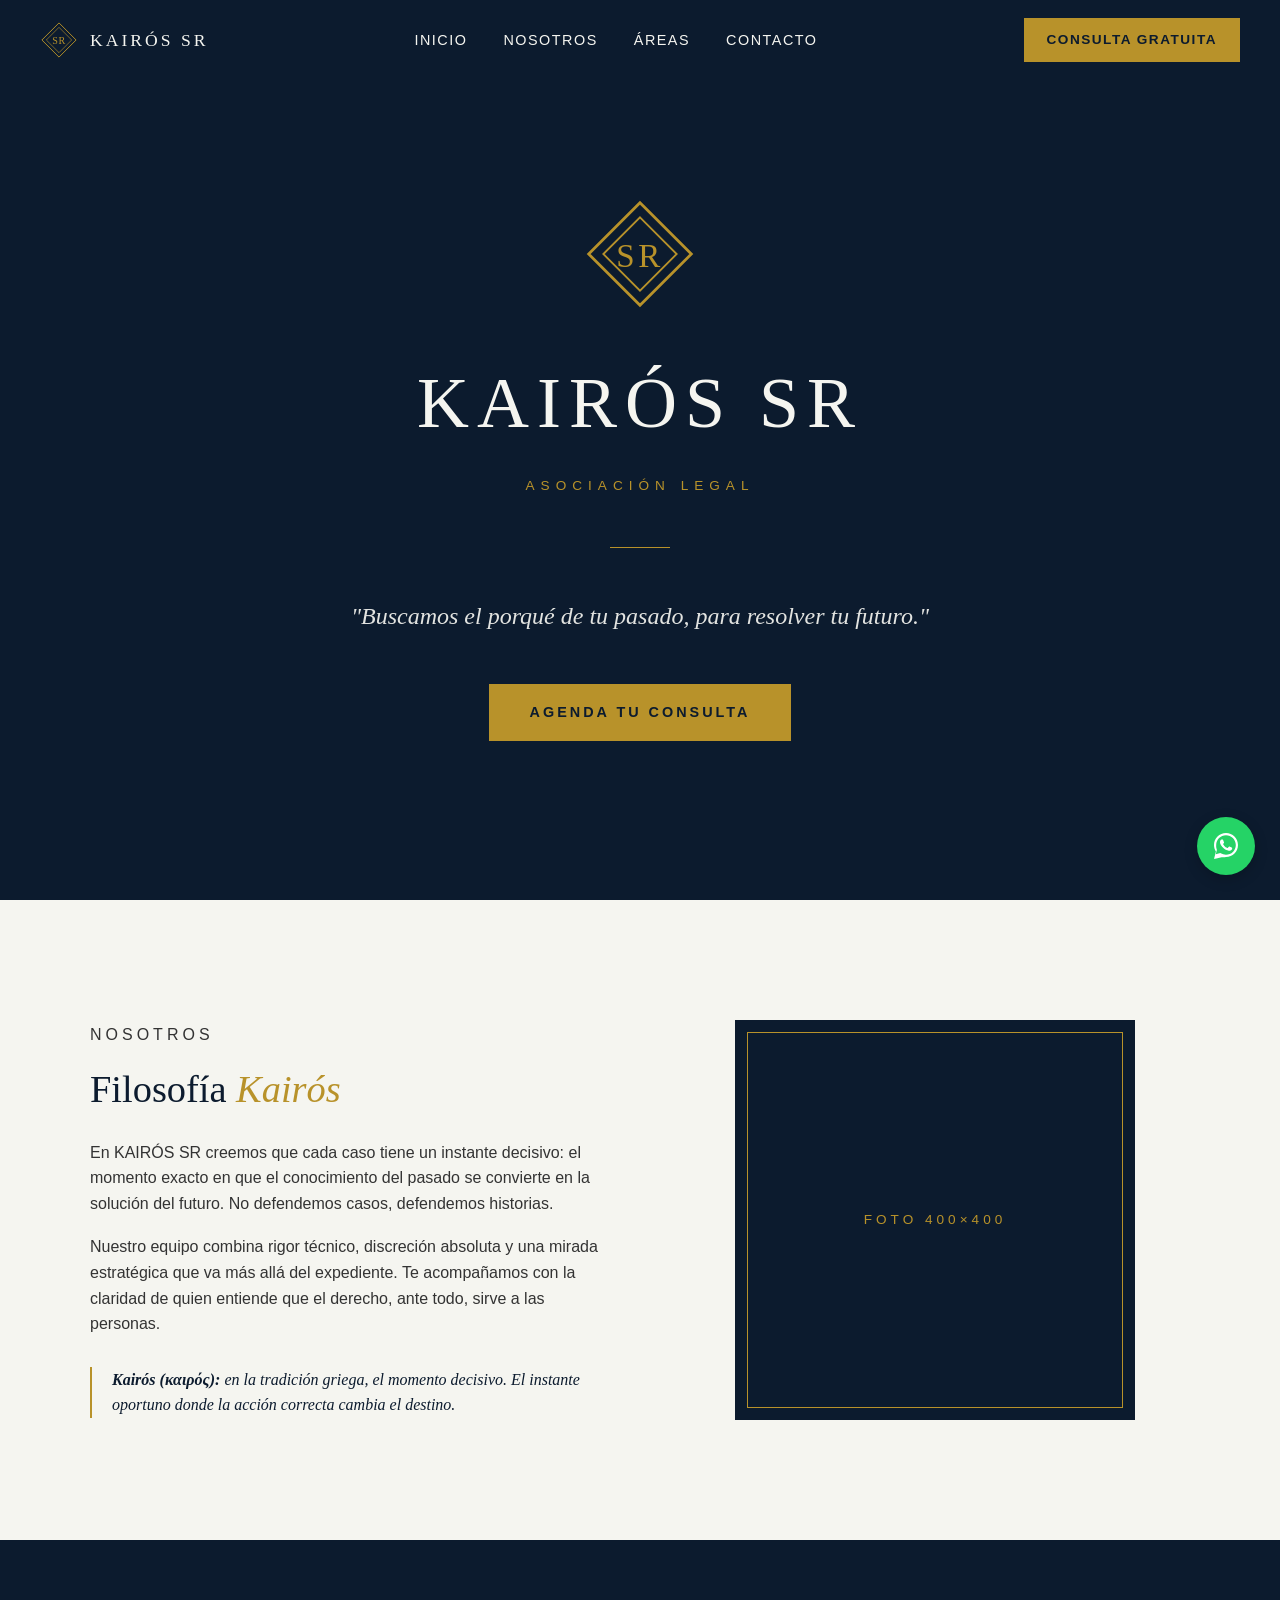
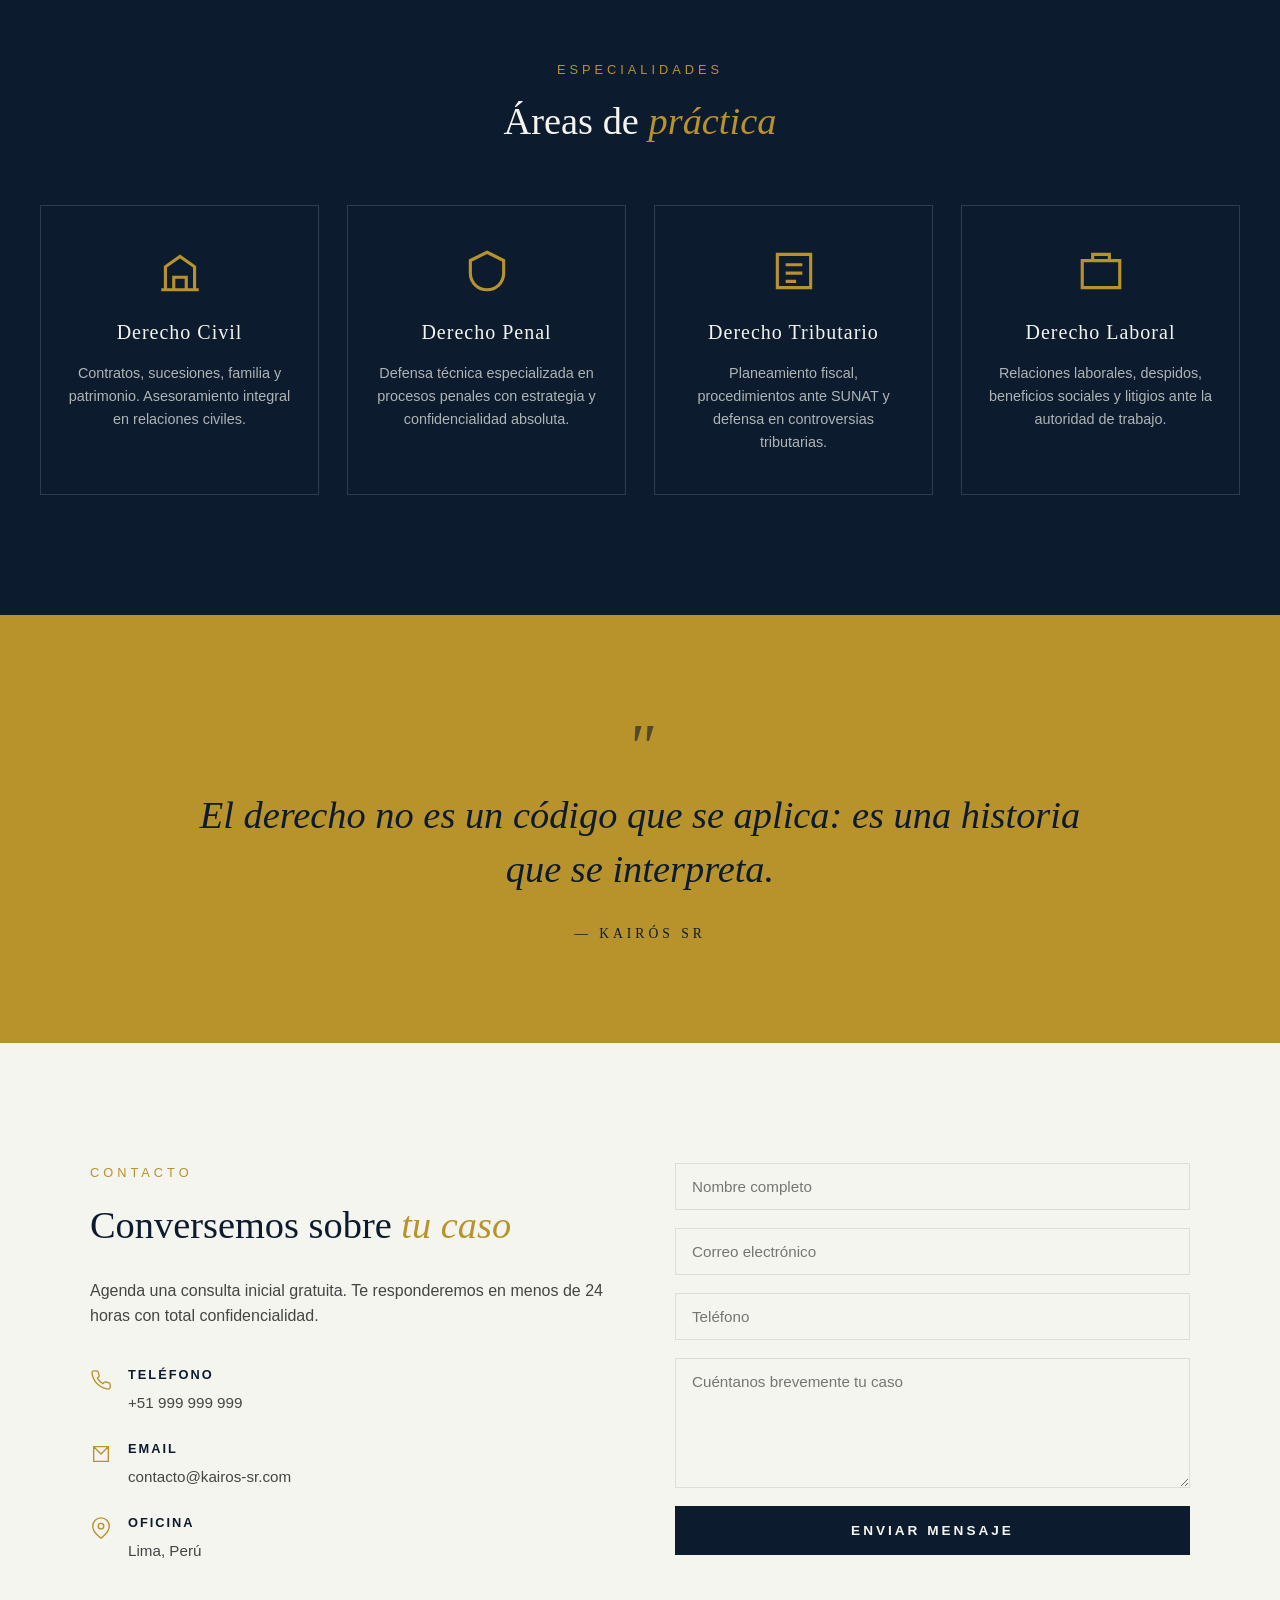
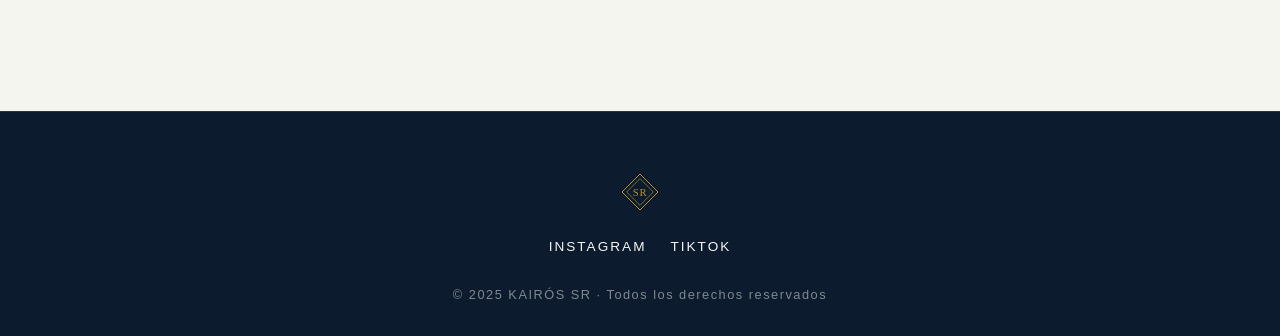
==== kairos-sr/index.html @ c17b005e "Add KAIRÓS SR legal firm landing page Single-file HTML/CSS/JS landing with navbar, hero, about, prac" ====
<!DOCTYPE html>
<html lang="es">
<head>
<meta charset="UTF-8" />
<meta name="viewport" content="width=device-width, initial-scale=1.0" />
<title>KAIRÓS SR · Asociación Legal</title>
<style>
/* ============================================
   RESET Y VARIABLES
   ============================================ */
* { margin: 0; padding: 0; box-sizing: border-box; }

:root {
  --azul: #0C1B2E;
  --dorado: #B8922A;
  --blanco: #F5F5F0;
  --serif: Georgia, 'Times New Roman', serif;
  --sans: Arial, Helvetica, sans-serif;
}

html { scroll-behavior: smooth; }

body {
  font-family: var(--sans);
  color: var(--azul);
  background: var(--blanco);
  line-height: 1.6;
  overflow-x: hidden;
}

a { text-decoration: none; color: inherit; }
ul { list-style: none; }
img { max-width: 100%; display: block; }

/* ============================================
   LOGO SR — rombo doble dorado (SVG inline reusable)
   ============================================ */
.logo-svg { display: block; }

/* ============================================
   NAVBAR FIJO
   ============================================ */
.navbar {
  position: fixed;
  top: 0; left: 0; right: 0;
  z-index: 1000;
  padding: 18px 40px;
  display: flex;
  align-items: center;
  justify-content: space-between;
  transition: background-color 0.35s ease, padding 0.35s ease, border-color 0.35s ease;
  background-color: transparent;
  border-bottom: 1px solid transparent;
}

.navbar.scrolled {
  background-color: var(--azul);
  padding: 12px 40px;
  border-bottom: 1px solid rgba(184, 146, 42, 0.25);
}

.navbar .brand { display: flex; align-items: center; gap: 12px; }
.navbar .brand-text {
  font-family: var(--serif);
  color: var(--blanco);
  font-size: 1.1rem;
  letter-spacing: 3px;
}

.nav-links {
  display: flex;
  gap: 36px;
}
.nav-links a {
  color: var(--blanco);
  font-size: 0.9rem;
  letter-spacing: 1.5px;
  text-transform: uppercase;
  position: relative;
  transition: color 0.25s ease;
}
.nav-links a::after {
  content: '';
  position: absolute;
  left: 0; bottom: -6px;
  width: 0; height: 1px;
  background: var(--dorado);
  transition: width 0.3s ease;
}
.nav-links a:hover { color: var(--dorado); }
.nav-links a:hover::after { width: 100%; }

.cta-btn {
  background: var(--dorado);
  color: var(--azul);
  padding: 10px 22px;
  font-size: 0.85rem;
  letter-spacing: 1.5px;
  text-transform: uppercase;
  border: 1px solid var(--dorado);
  cursor: pointer;
  transition: background 0.3s ease, color 0.3s ease;
  font-family: var(--sans);
  font-weight: bold;
}
.cta-btn:hover {
  background: transparent;
  color: var(--dorado);
}

/* Hamburger mobile */
.hamburger {
  display: none;
  flex-direction: column;
  gap: 5px;
  cursor: pointer;
  background: none;
  border: none;
}
.hamburger span {
  width: 26px;
  height: 2px;
  background: var(--blanco);
  transition: 0.3s;
}

/* ============================================
   HERO
   ============================================ */
.hero {
  min-height: 100vh;
  background: var(--azul);
  color: var(--blanco);
  display: flex;
  flex-direction: column;
  align-items: center;
  justify-content: center;
  text-align: center;
  padding: 100px 20px 60px;
}

.hero .hero-logo { margin-bottom: 30px; }

.hero h1 {
  font-family: var(--serif);
  font-size: clamp(2.5rem, 6vw, 4.5rem);
  letter-spacing: 8px;
  margin-bottom: 14px;
  font-weight: normal;
}

.hero .subtitle {
  font-size: 0.85rem;
  letter-spacing: 6px;
  color: var(--dorado);
  margin-bottom: 50px;
}

.hero .tagline {
  font-family: var(--serif);
  font-style: italic;
  font-size: clamp(1.1rem, 2vw, 1.5rem);
  max-width: 700px;
  margin: 0 auto 50px;
  color: var(--blanco);
  opacity: 0.92;
  line-height: 1.5;
}

.hero .divider {
  width: 60px;
  height: 1px;
  background: var(--dorado);
  margin: 0 auto 50px;
}

.hero-btn {
  display: inline-block;
  background: var(--dorado);
  color: var(--azul);
  padding: 16px 40px;
  font-size: 0.9rem;
  letter-spacing: 3px;
  text-transform: uppercase;
  border: 1px solid var(--dorado);
  font-weight: bold;
  transition: all 0.3s ease;
}
.hero-btn:hover {
  background: transparent;
  color: var(--dorado);
}

/* ============================================
   NOSOTROS
   ============================================ */
.nosotros {
  background: var(--blanco);
  padding: 120px 40px;
}
.nosotros-wrap {
  max-width: 1100px;
  margin: 0 auto;
  display: grid;
  grid-template-columns: 1fr 1fr;
  gap: 80px;
  align-items: center;
}

.section-label {
  font-size: 0.8rem;
  letter-spacing: 4px;
  color: var(--dorado);
  text-transform: uppercase;
  margin-bottom: 18px;
}

.section-title {
  font-family: var(--serif);
  font-size: clamp(1.8rem, 3vw, 2.6rem);
  color: var(--azul);
  margin-bottom: 28px;
  font-weight: normal;
  line-height: 1.2;
}

.section-title .accent { color: var(--dorado); font-style: italic; }

.nosotros p {
  font-size: 1rem;
  color: #333;
  margin-bottom: 18px;
}

.nosotros .kairos-meaning {
  border-left: 2px solid var(--dorado);
  padding-left: 20px;
  font-family: var(--serif);
  font-style: italic;
  color: var(--azul);
  margin-top: 30px;
}

.nosotros-photo {
  width: 100%;
  max-width: 400px;
  height: 400px;
  background: var(--azul);
  position: relative;
  margin: 0 auto;
  overflow: hidden;
}
.nosotros-photo::before {
  content: 'FOTO 400×400';
  position: absolute;
  top: 50%; left: 50%;
  transform: translate(-50%, -50%);
  color: var(--dorado);
  letter-spacing: 4px;
  font-size: 0.85rem;
}
.nosotros-photo::after {
  content: '';
  position: absolute;
  top: 12px; left: 12px; right: 12px; bottom: 12px;
  border: 1px solid var(--dorado);
}

/* ============================================
   ÁREAS DE PRÁCTICA
   ============================================ */
.areas {
  background: var(--azul);
  color: var(--blanco);
  padding: 120px 40px;
  text-align: center;
}

.areas .section-title { color: var(--blanco); margin-bottom: 60px; }

.areas-grid {
  display: grid;
  grid-template-columns: repeat(4, 1fr);
  gap: 28px;
  max-width: 1200px;
  margin: 0 auto;
}

.area-card {
  background: transparent;
  border: 1px solid rgba(245, 245, 240, 0.15);
  padding: 40px 24px;
  transition: border-color 0.35s ease, transform 0.35s ease;
  text-align: center;
}
.area-card:hover {
  border-color: var(--dorado);
  transform: translateY(-6px);
}

.area-icon {
  width: 50px;
  height: 50px;
  margin: 0 auto 20px;
  color: var(--dorado);
}
.area-icon svg { width: 100%; height: 100%; }

.area-card h3 {
  font-family: var(--serif);
  font-size: 1.25rem;
  margin-bottom: 14px;
  color: var(--blanco);
  font-weight: normal;
  letter-spacing: 1px;
}

.area-card p {
  font-size: 0.9rem;
  color: rgba(245, 245, 240, 0.7);
  line-height: 1.6;
}

/* ============================================
   FRASE DESTACADA
   ============================================ */
.quote {
  background: var(--dorado);
  color: var(--azul);
  padding: 100px 40px;
  text-align: center;
}
.quote blockquote {
  font-family: var(--serif);
  font-style: italic;
  font-size: clamp(1.5rem, 3.2vw, 2.4rem);
  max-width: 900px;
  margin: 0 auto;
  line-height: 1.4;
  font-weight: normal;
}
.quote .mark {
  display: block;
  font-size: 4rem;
  line-height: 1;
  margin-bottom: 10px;
  opacity: 0.6;
}
.quote cite {
  display: block;
  margin-top: 28px;
  font-size: 0.85rem;
  letter-spacing: 4px;
  font-style: normal;
  text-transform: uppercase;
}

/* ============================================
   CONTACTO
   ============================================ */
.contacto {
  background: var(--blanco);
  padding: 120px 40px;
}
.contacto-wrap {
  max-width: 1100px;
  margin: 0 auto;
  display: grid;
  grid-template-columns: 1fr 1fr;
  gap: 70px;
}

.contacto-info .section-title { margin-bottom: 30px; }

.info-item {
  display: flex;
  align-items: flex-start;
  gap: 16px;
  margin-bottom: 24px;
}
.info-item .ico {
  width: 22px;
  height: 22px;
  color: var(--dorado);
  flex-shrink: 0;
  margin-top: 4px;
}
.info-item div strong {
  display: block;
  color: var(--azul);
  font-size: 0.8rem;
  letter-spacing: 2px;
  text-transform: uppercase;
  margin-bottom: 4px;
}
.info-item div span { color: #444; font-size: 0.95rem; }

/* Formulario */
.contact-form { display: flex; flex-direction: column; gap: 18px; }
.contact-form input,
.contact-form textarea {
  width: 100%;
  padding: 14px 16px;
  border: 1px solid #ddd;
  background: transparent;
  font-family: var(--sans);
  font-size: 0.95rem;
  color: var(--azul);
  outline: none;
  transition: border-color 0.25s ease;
}
.contact-form input:focus,
.contact-form textarea:focus { border-color: var(--dorado); }
.contact-form textarea { resize: vertical; min-height: 130px; }

.contact-form button {
  background: var(--azul);
  color: var(--blanco);
  padding: 16px;
  border: 1px solid var(--azul);
  cursor: pointer;
  letter-spacing: 3px;
  text-transform: uppercase;
  font-size: 0.85rem;
  font-weight: bold;
  transition: all 0.3s ease;
}
.contact-form button:hover {
  background: var(--dorado);
  border-color: var(--dorado);
  color: var(--azul);
}

.form-msg {
  font-size: 0.9rem;
  color: var(--dorado);
  min-height: 1.2em;
}

/* ============================================
   WHATSAPP FLOTANTE
   ============================================ */
.whatsapp-float {
  position: fixed;
  bottom: 25px;
  right: 25px;
  width: 58px;
  height: 58px;
  background: #25D366;
  border-radius: 50%;
  display: flex;
  align-items: center;
  justify-content: center;
  z-index: 999;
  box-shadow: 0 4px 14px rgba(0,0,0,0.2);
  transition: transform 0.3s ease;
}
.whatsapp-float:hover { transform: scale(1.1); }
.whatsapp-float svg { width: 32px; height: 32px; fill: white; }

/* ============================================
   FOOTER
   ============================================ */
.footer {
  background: var(--azul);
  color: var(--blanco);
  padding: 60px 40px 30px;
  text-align: center;
  border-top: 1px solid rgba(184, 146, 42, 0.2);
}
.footer .footer-logo { margin: 0 auto 24px; display: flex; justify-content: center; }
.footer .social {
  display: flex;
  gap: 24px;
  justify-content: center;
  margin-bottom: 28px;
}
.footer .social a {
  color: var(--blanco);
  font-size: 0.85rem;
  letter-spacing: 2px;
  text-transform: uppercase;
  transition: color 0.25s ease;
}
.footer .social a:hover { color: var(--dorado); }
.footer .copyright {
  font-size: 0.8rem;
  color: rgba(245, 245, 240, 0.5);
  letter-spacing: 1.5px;
}

/* ============================================
   FADE-IN ON SCROLL
   ============================================ */
.fade-in {
  opacity: 0;
  transform: translateY(30px);
  transition: opacity 0.9s ease, transform 0.9s ease;
}
.fade-in.visible {
  opacity: 1;
  transform: translateY(0);
}

/* ============================================
   RESPONSIVE
   ============================================ */
@media (max-width: 900px) {
  .navbar { padding: 14px 20px; }
  .navbar.scrolled { padding: 10px 20px; }
  .hamburger { display: flex; }
  .nav-links, .navbar .cta-btn {
    display: none;
    position: absolute;
    top: 100%; left: 0; right: 0;
    background: var(--azul);
    flex-direction: column;
    padding: 20px;
    gap: 18px;
    border-top: 1px solid rgba(184, 146, 42, 0.25);
  }
  .nav-links.open, .navbar.menu-open .cta-btn {
    display: flex;
  }
  .navbar.menu-open .cta-btn {
    position: absolute;
    top: calc(100% + 200px);
    left: 20px; right: 20px;
    width: auto;
    text-align: center;
  }
  .nosotros-wrap,
  .contacto-wrap {
    grid-template-columns: 1fr;
    gap: 50px;
  }
  .areas-grid { grid-template-columns: repeat(2, 1fr); }
  .hero h1 { letter-spacing: 5px; }
  .nosotros, .areas, .contacto { padding: 80px 24px; }
  .quote { padding: 70px 24px; }
}

@media (max-width: 500px) {
  .areas-grid { grid-template-columns: 1fr; }
  .hero { padding: 90px 20px 50px; }
  .whatsapp-float { width: 52px; height: 52px; bottom: 18px; right: 18px; }
  .whatsapp-float svg { width: 28px; height: 28px; }
}
</style>
</head>
<body>

<!-- ============================================
     NAVBAR FIJO
     ============================================ -->
<nav class="navbar" id="navbar">
  <a href="#inicio" class="brand">
    <!-- Logo SR rombo doble -->
    <svg class="logo-svg" width="38" height="38" viewBox="0 0 60 60" xmlns="http://www.w3.org/2000/svg">
      <polygon points="30,3 57,30 30,57 3,30" fill="none" stroke="#B8922A" stroke-width="1.5"/>
      <polygon points="30,10 50,30 30,50 10,30" fill="none" stroke="#B8922A" stroke-width="1"/>
      <text x="30" y="36" text-anchor="middle" font-family="Georgia, serif" font-size="16" fill="#B8922A" letter-spacing="1">SR</text>
    </svg>
    <span class="brand-text">KAIRÓS SR</span>
  </a>

  <ul class="nav-links" id="navLinks">
    <li><a href="#inicio">Inicio</a></li>
    <li><a href="#nosotros">Nosotros</a></li>
    <li><a href="#areas">Áreas</a></li>
    <li><a href="#contacto">Contacto</a></li>
  </ul>

  <a href="#contacto" class="cta-btn">Consulta gratuita</a>

  <button class="hamburger" id="hamburger" aria-label="Menú">
    <span></span><span></span><span></span>
  </button>
</nav>

<!-- ============================================
     HERO — pantalla completa
     ============================================ -->
<section class="hero" id="inicio">
  <div class="hero-logo">
    <!-- Monograma SR grande -->
    <svg width="110" height="110" viewBox="0 0 60 60" xmlns="http://www.w3.org/2000/svg">
      <polygon points="30,2 58,30 30,58 2,30" fill="none" stroke="#B8922A" stroke-width="1.5"/>
      <polygon points="30,10 50,30 30,50 10,30" fill="none" stroke="#B8922A" stroke-width="1"/>
      <text x="30" y="37" text-anchor="middle" font-family="Georgia, serif" font-size="18" fill="#B8922A" letter-spacing="2">SR</text>
    </svg>
  </div>

  <h1>KAIRÓS SR</h1>
  <p class="subtitle">ASOCIACIÓN LEGAL</p>

  <div class="divider"></div>

  <p class="tagline">"Buscamos el porqué de tu pasado, para resolver tu futuro."</p>

  <a href="https://wa.me/51999999999?text=Hola%20KAIROS%20SR%2C%20quiero%20agendar%20una%20consulta" target="_blank" rel="noopener" class="hero-btn">Agenda tu consulta</a>
</section>

<!-- ============================================
     NOSOTROS
     ============================================ -->
<section class="nosotros" id="nosotros">
  <div class="nosotros-wrap">
    <div class="fade-in">
      <p class="section-label">Nosotros</p>
      <h2 class="section-title">Filosofía <span class="accent">Kairós</span></h2>
      <p>En KAIRÓS SR creemos que cada caso tiene un instante decisivo: el momento exacto en que el conocimiento del pasado se convierte en la solución del futuro. No defendemos casos, defendemos historias.</p>
      <p>Nuestro equipo combina rigor técnico, discreción absoluta y una mirada estratégica que va más allá del expediente. Te acompañamos con la claridad de quien entiende que el derecho, ante todo, sirve a las personas.</p>
      <div class="kairos-meaning">
        <strong>Kairós (καιρός):</strong> en la tradición griega, el momento decisivo. El instante oportuno donde la acción correcta cambia el destino.
      </div>
    </div>
    <div class="fade-in nosotros-photo"></div>
  </div>
</section>

<!-- ============================================
     ÁREAS DE PRÁCTICA
     ============================================ -->
<section class="areas" id="areas">
  <p class="section-label fade-in">Especialidades</p>
  <h2 class="section-title fade-in">Áreas de <span class="accent">práctica</span></h2>

  <div class="areas-grid">
    <!-- Derecho Civil -->
    <div class="area-card fade-in">
      <div class="area-icon">
        <svg viewBox="0 0 24 24" fill="none" stroke="currentColor" stroke-width="1.5">
          <path d="M3 21h18M5 21V10l7-5 7 5v11M9 21v-6h6v6"/>
        </svg>
      </div>
      <h3>Derecho Civil</h3>
      <p>Contratos, sucesiones, familia y patrimonio. Asesoramiento integral en relaciones civiles.</p>
    </div>

    <!-- Derecho Penal -->
    <div class="area-card fade-in">
      <div class="area-icon">
        <svg viewBox="0 0 24 24" fill="none" stroke="currentColor" stroke-width="1.5">
          <path d="M12 3l8 4v6c0 5-4 8-8 8s-8-3-8-8V7l8-4z"/>
        </svg>
      </div>
      <h3>Derecho Penal</h3>
      <p>Defensa técnica especializada en procesos penales con estrategia y confidencialidad absoluta.</p>
    </div>

    <!-- Derecho Tributario -->
    <div class="area-card fade-in">
      <div class="area-icon">
        <svg viewBox="0 0 24 24" fill="none" stroke="currentColor" stroke-width="1.5">
          <path d="M4 4h16v16H4z M8 9h8 M8 13h8 M8 17h5"/>
        </svg>
      </div>
      <h3>Derecho Tributario</h3>
      <p>Planeamiento fiscal, procedimientos ante SUNAT y defensa en controversias tributarias.</p>
    </div>

    <!-- Derecho Laboral -->
    <div class="area-card fade-in">
      <div class="area-icon">
        <svg viewBox="0 0 24 24" fill="none" stroke="currentColor" stroke-width="1.5">
          <path d="M3 7h18v13H3z M8 7V4h8v3"/>
        </svg>
      </div>
      <h3>Derecho Laboral</h3>
      <p>Relaciones laborales, despidos, beneficios sociales y litigios ante la autoridad de trabajo.</p>
    </div>
  </div>
</section>

<!-- ============================================
     FRASE DESTACADA
     ============================================ -->
<section class="quote">
  <blockquote class="fade-in">
    <span class="mark">"</span>
    El derecho no es un código que se aplica: es una historia que se interpreta.
    <cite>— KAIRÓS SR</cite>
  </blockquote>
</section>

<!-- ============================================
     CONTACTO
     ============================================ -->
<section class="contacto" id="contacto">
  <div class="contacto-wrap">
    <div class="contacto-info fade-in">
      <p class="section-label">Contacto</p>
      <h2 class="section-title">Conversemos sobre <span class="accent">tu caso</span></h2>
      <p style="margin-bottom: 36px; color:#444;">Agenda una consulta inicial gratuita. Te responderemos en menos de 24 horas con total confidencialidad.</p>

      <div class="info-item">
        <svg class="ico" viewBox="0 0 24 24" fill="none" stroke="currentColor" stroke-width="1.5"><path d="M22 16.92v3a2 2 0 01-2.18 2 19.79 19.79 0 01-8.63-3.07 19.5 19.5 0 01-6-6 19.79 19.79 0 01-3.07-8.67A2 2 0 014.11 2h3a2 2 0 012 1.72c.13.96.37 1.9.72 2.81a2 2 0 01-.45 2.11L8.09 9.91a16 16 0 006 6l1.27-1.27a2 2 0 012.11-.45c.91.35 1.85.59 2.81.72A2 2 0 0122 16.92z"/></svg>
        <div><strong>Teléfono</strong><span>+51 999 999 999</span></div>
      </div>

      <div class="info-item">
        <svg class="ico" viewBox="0 0 24 24" fill="none" stroke="currentColor" stroke-width="1.5"><path d="M4 4h16v16H4z M4 4l8 8 8-8"/></svg>
        <div><strong>Email</strong><span>contacto@kairos-sr.com</span></div>
      </div>

      <div class="info-item">
        <svg class="ico" viewBox="0 0 24 24" fill="none" stroke="currentColor" stroke-width="1.5"><path d="M21 10c0 7-9 13-9 13s-9-6-9-13a9 9 0 0118 0z M12 13a3 3 0 100-6 3 3 0 000 6z"/></svg>
        <div><strong>Oficina</strong><span>Lima, Perú</span></div>
      </div>
    </div>

    <form class="contact-form fade-in" id="contactForm" novalidate>
      <input type="text" name="nombre" placeholder="Nombre completo" required />
      <input type="email" name="email" placeholder="Correo electrónico" required />
      <input type="tel" name="telefono" placeholder="Teléfono" />
      <textarea name="mensaje" placeholder="Cuéntanos brevemente tu caso" required></textarea>
      <button type="submit">Enviar mensaje</button>
      <p class="form-msg" id="formMsg"></p>
    </form>
  </div>
</section>

<!-- ============================================
     WHATSAPP FLOTANTE
     ============================================ -->
<a href="https://wa.me/51999999999?text=Hola%20KAIROS%20SR" target="_blank" rel="noopener" class="whatsapp-float" aria-label="WhatsApp">
  <svg viewBox="0 0 32 32" xmlns="http://www.w3.org/2000/svg">
    <path d="M16.003 3C9.374 3 4 8.373 4 15c0 2.385.7 4.6 1.9 6.476L4 29l7.7-1.86A12.94 12.94 0 0016 27c6.627 0 12-5.373 12-12S22.63 3 16.003 3zm0 21.8c-1.93 0-3.73-.54-5.26-1.47l-.38-.22-4.57 1.1 1.12-4.45-.25-.4A9.83 9.83 0 016.2 15c0-5.42 4.4-9.8 9.8-9.8 5.42 0 9.8 4.38 9.8 9.8s-4.4 9.8-9.8 9.8zm5.6-7.3c-.3-.15-1.78-.88-2.06-.97-.28-.1-.48-.15-.68.15-.2.3-.78.97-.96 1.17-.18.2-.35.22-.65.08-.3-.15-1.27-.47-2.42-1.5-.9-.8-1.5-1.78-1.68-2.08-.18-.3-.02-.46.13-.6.13-.13.3-.35.45-.52.15-.18.2-.3.3-.5.1-.2.05-.38-.02-.53-.07-.15-.68-1.62-.93-2.22-.24-.58-.5-.5-.68-.5l-.58-.01c-.2 0-.52.07-.8.38-.28.3-1.05 1.03-1.05 2.5s1.08 2.9 1.23 3.1c.15.2 2.12 3.24 5.13 4.55.72.3 1.28.48 1.72.62.72.23 1.38.2 1.9.12.58-.08 1.78-.73 2.03-1.43.25-.7.25-1.3.18-1.43-.07-.13-.27-.2-.57-.35z"/>
  </svg>
</a>

<!-- ============================================
     FOOTER
     ============================================ -->
<footer class="footer">
  <div class="footer-logo">
    <svg width="40" height="40" viewBox="0 0 60 60" xmlns="http://www.w3.org/2000/svg">
      <polygon points="30,3 57,30 30,57 3,30" fill="none" stroke="#B8922A" stroke-width="1.5"/>
      <polygon points="30,10 50,30 30,50 10,30" fill="none" stroke="#B8922A" stroke-width="1"/>
      <text x="30" y="36" text-anchor="middle" font-family="Georgia, serif" font-size="16" fill="#B8922A" letter-spacing="1">SR</text>
    </svg>
  </div>
  <div class="social">
    <a href="#" target="_blank" rel="noopener">Instagram</a>
    <a href="#" target="_blank" rel="noopener">TikTok</a>
  </div>
  <p class="copyright">© 2025 KAIRÓS SR · Todos los derechos reservados</p>
</footer>

<!-- ============================================
     JAVASCRIPT
     ============================================ -->
<script>
/* ----- Navbar sólido al hacer scroll ----- */
const navbar = document.getElementById('navbar');
window.addEventListener('scroll', () => {
  if (window.scrollY > 50) navbar.classList.add('scrolled');
  else navbar.classList.remove('scrolled');
});

/* ----- Menú hamburguesa mobile ----- */
const hamburger = document.getElementById('hamburger');
const navLinks = document.getElementById('navLinks');
hamburger.addEventListener('click', () => {
  navLinks.classList.toggle('open');
  navbar.classList.toggle('menu-open');
});
// Cerrar al click en link
navLinks.querySelectorAll('a').forEach(a => {
  a.addEventListener('click', () => {
    navLinks.classList.remove('open');
    navbar.classList.remove('menu-open');
  });
});

/* ----- Fade-in al hacer scroll (IntersectionObserver) ----- */
const observer = new IntersectionObserver((entries) => {
  entries.forEach(entry => {
    if (entry.isIntersecting) {
      entry.target.classList.add('visible');
      observer.unobserve(entry.target);
    }
  });
}, { threshold: 0.15 });

document.querySelectorAll('.fade-in').forEach(el => observer.observe(el));

/* ----- Validación simple del formulario ----- */
const form = document.getElementById('contactForm');
const formMsg = document.getElementById('formMsg');
form.addEventListener('submit', (e) => {
  e.preventDefault();
  const data = new FormData(form);
  const nombre = data.get('nombre').trim();
  const email = data.get('email').trim();
  const mensaje = data.get('mensaje').trim();

  if (!nombre || !email || !mensaje) {
    formMsg.style.color = '#c0392b';
    formMsg.textContent = 'Por favor completa los campos obligatorios.';
    return;
  }
  if (!/^[^\s@]+@[^\s@]+\.[^\s@]+$/.test(email)) {
    formMsg.style.color = '#c0392b';
    formMsg.textContent = 'Ingresa un email válido.';
    return;
  }

  formMsg.style.color = '#B8922A';
  formMsg.textContent = 'Gracias. Te contactaremos en menos de 24 horas.';
  form.reset();
});
</script>

</body>
</html>
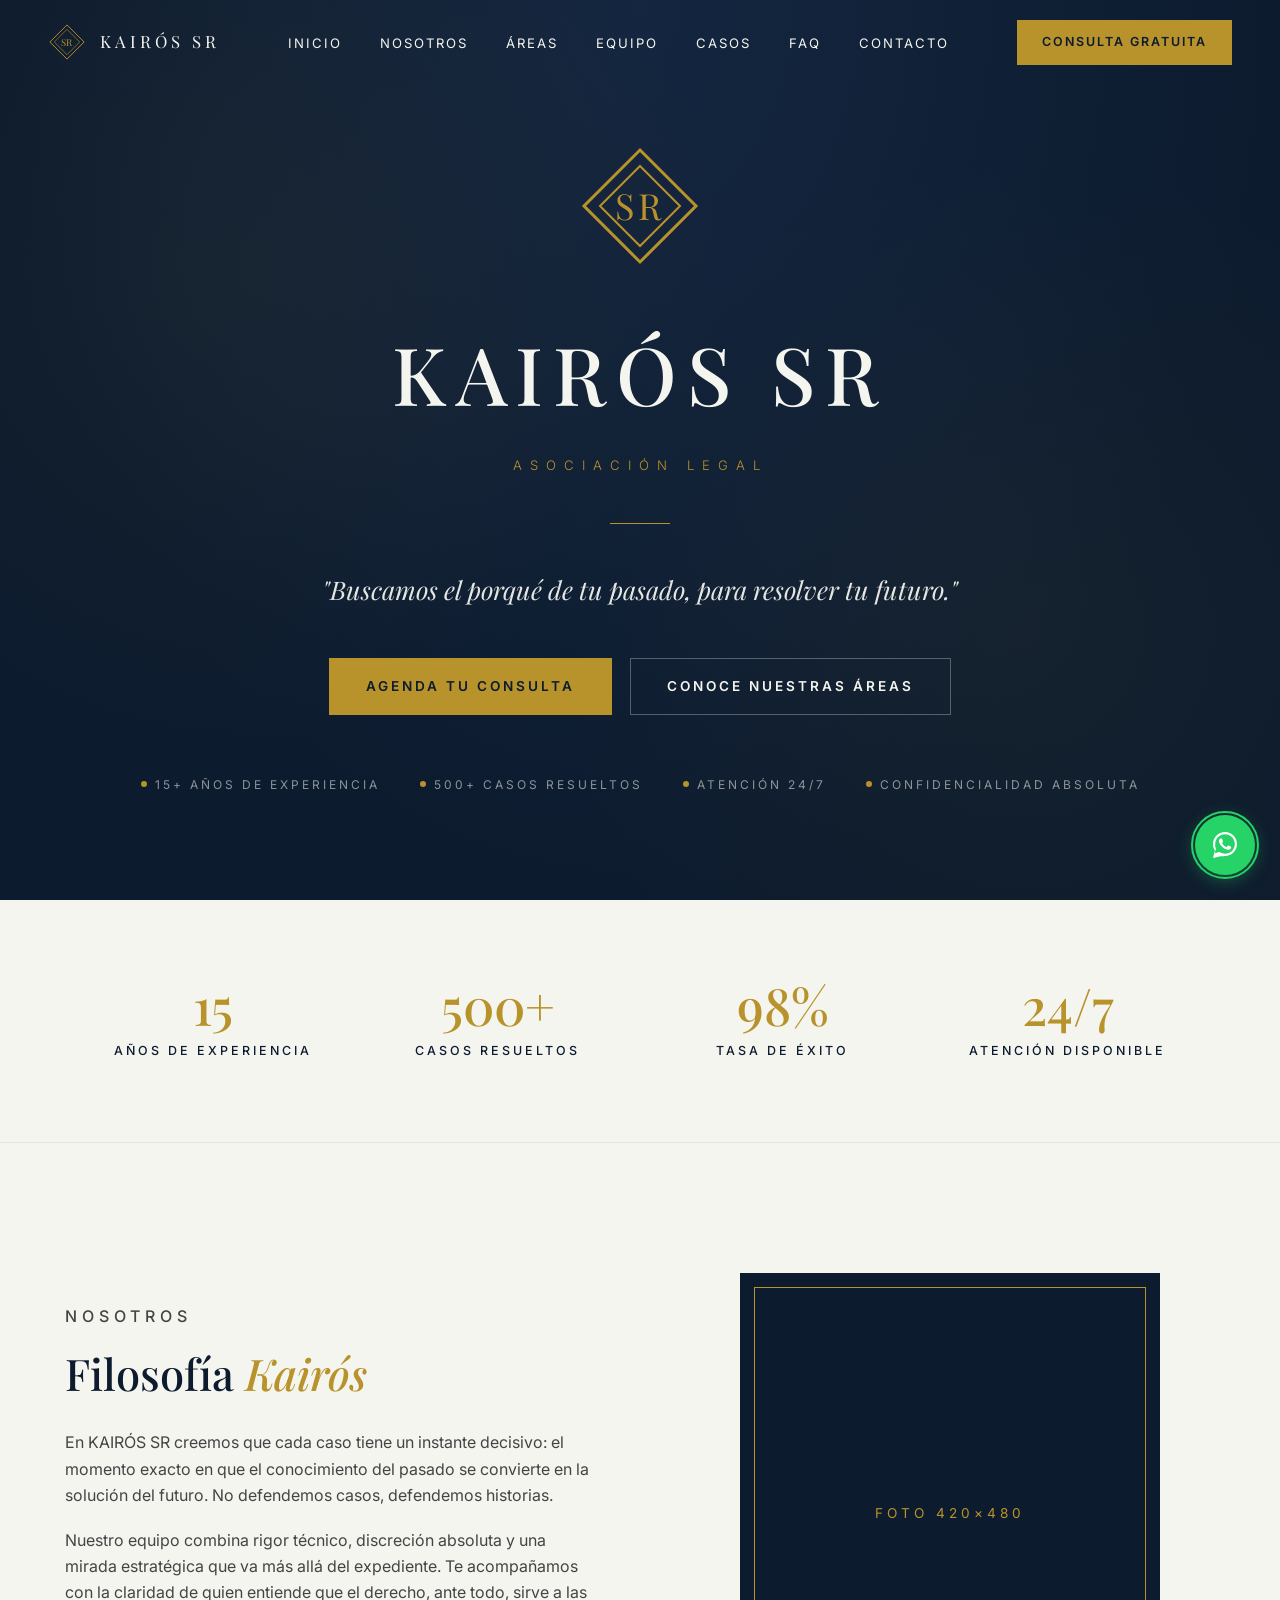
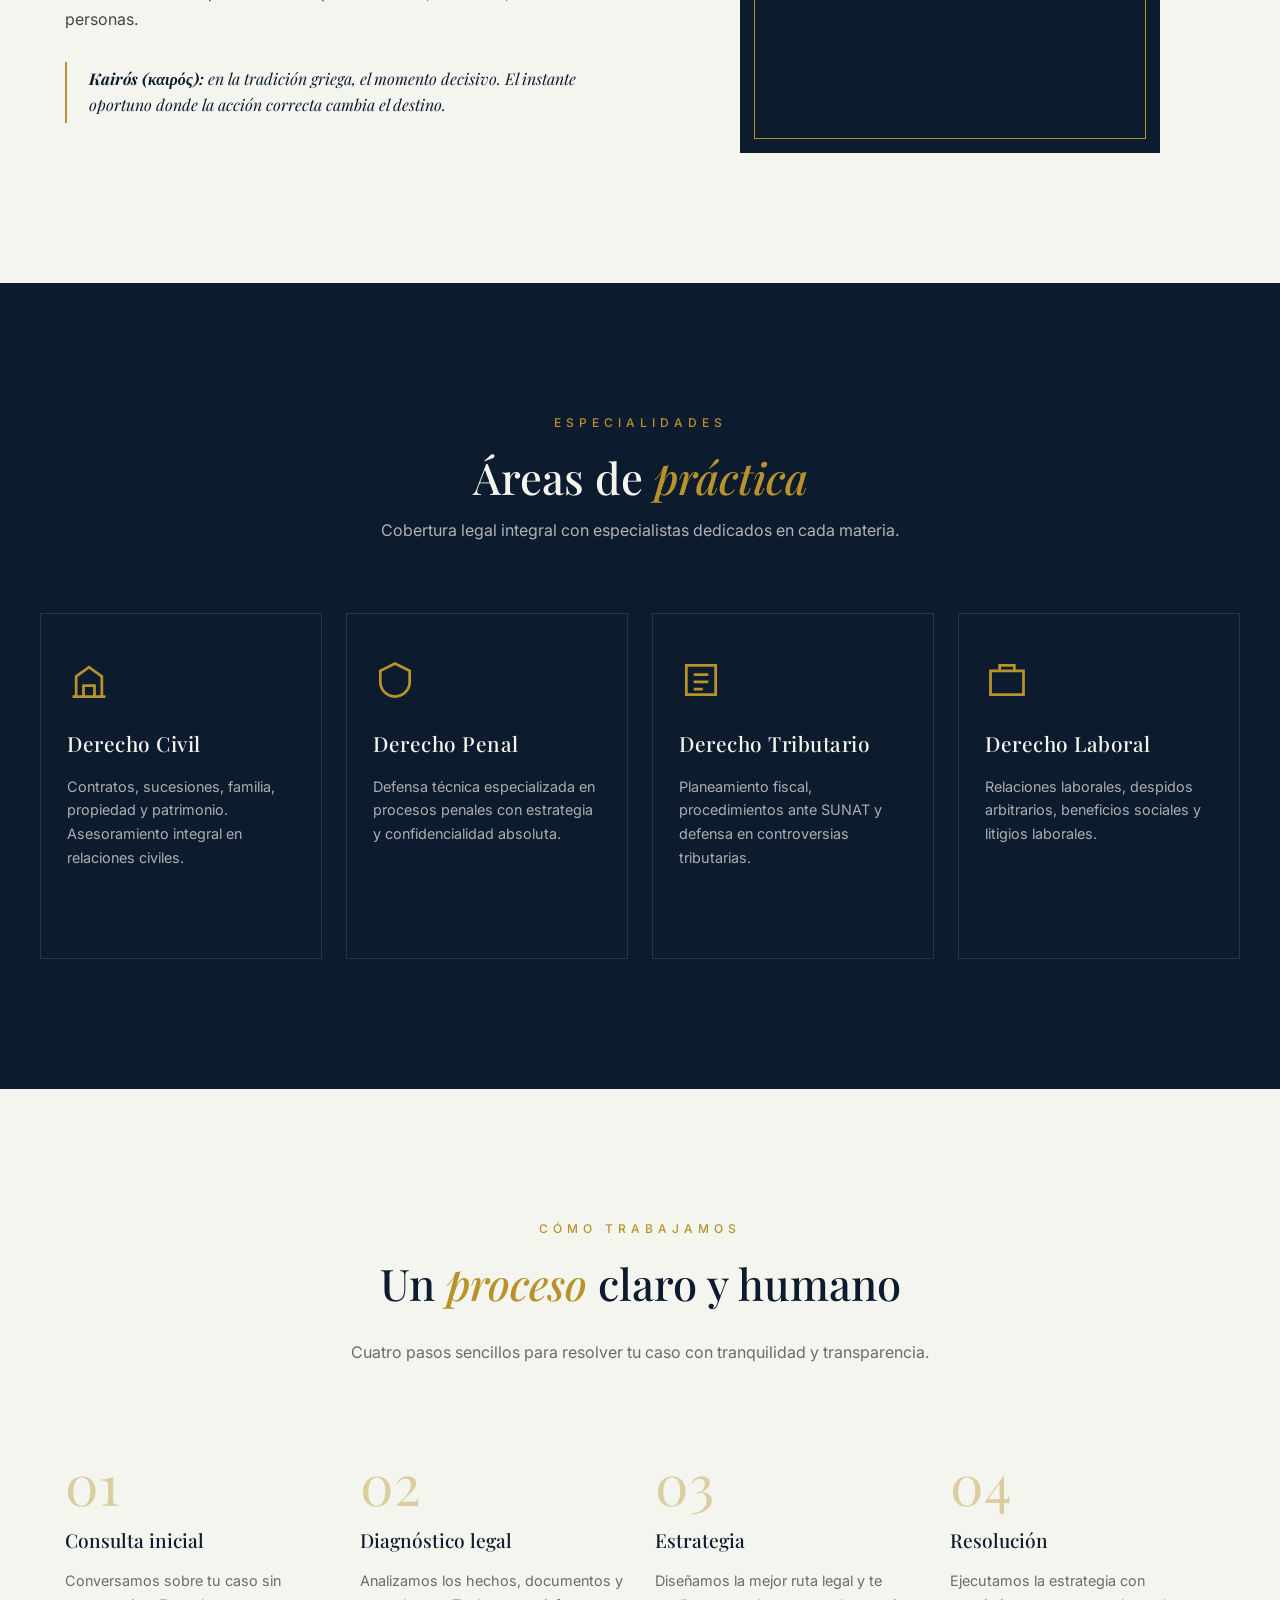
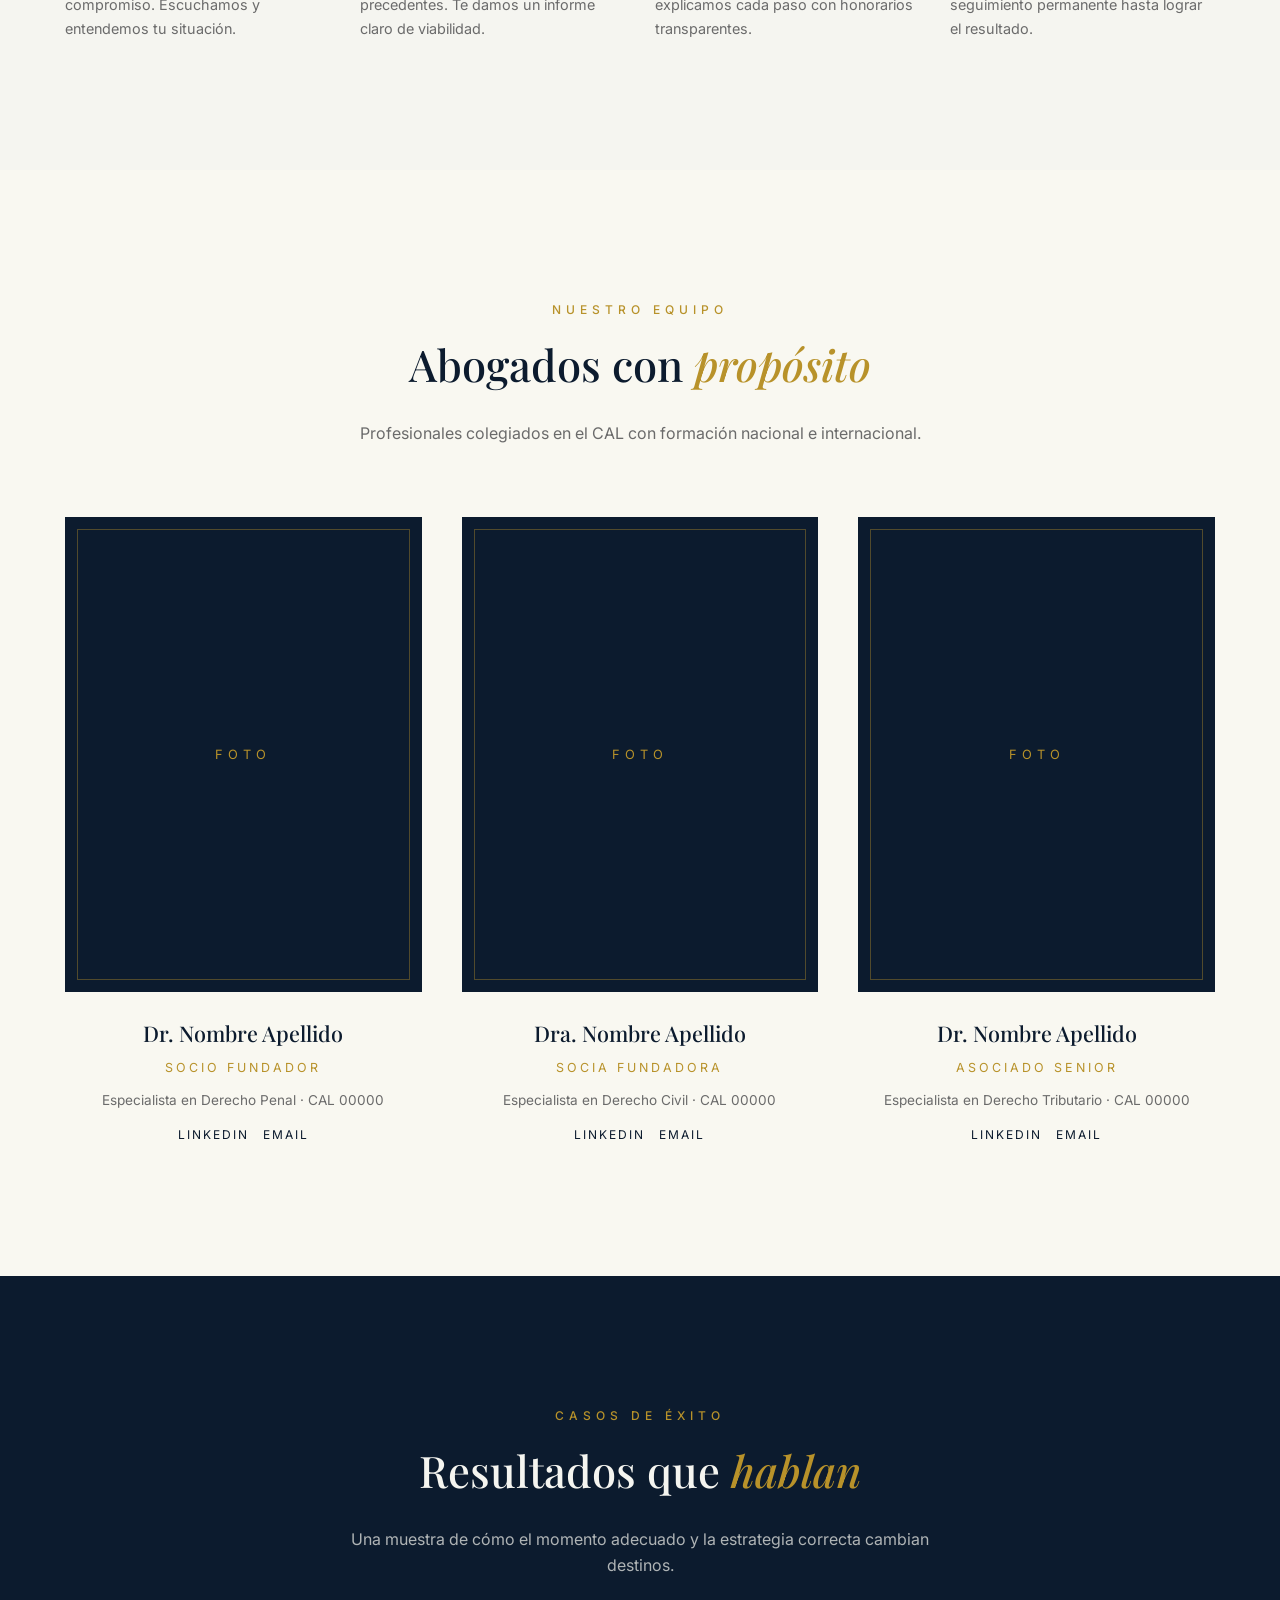
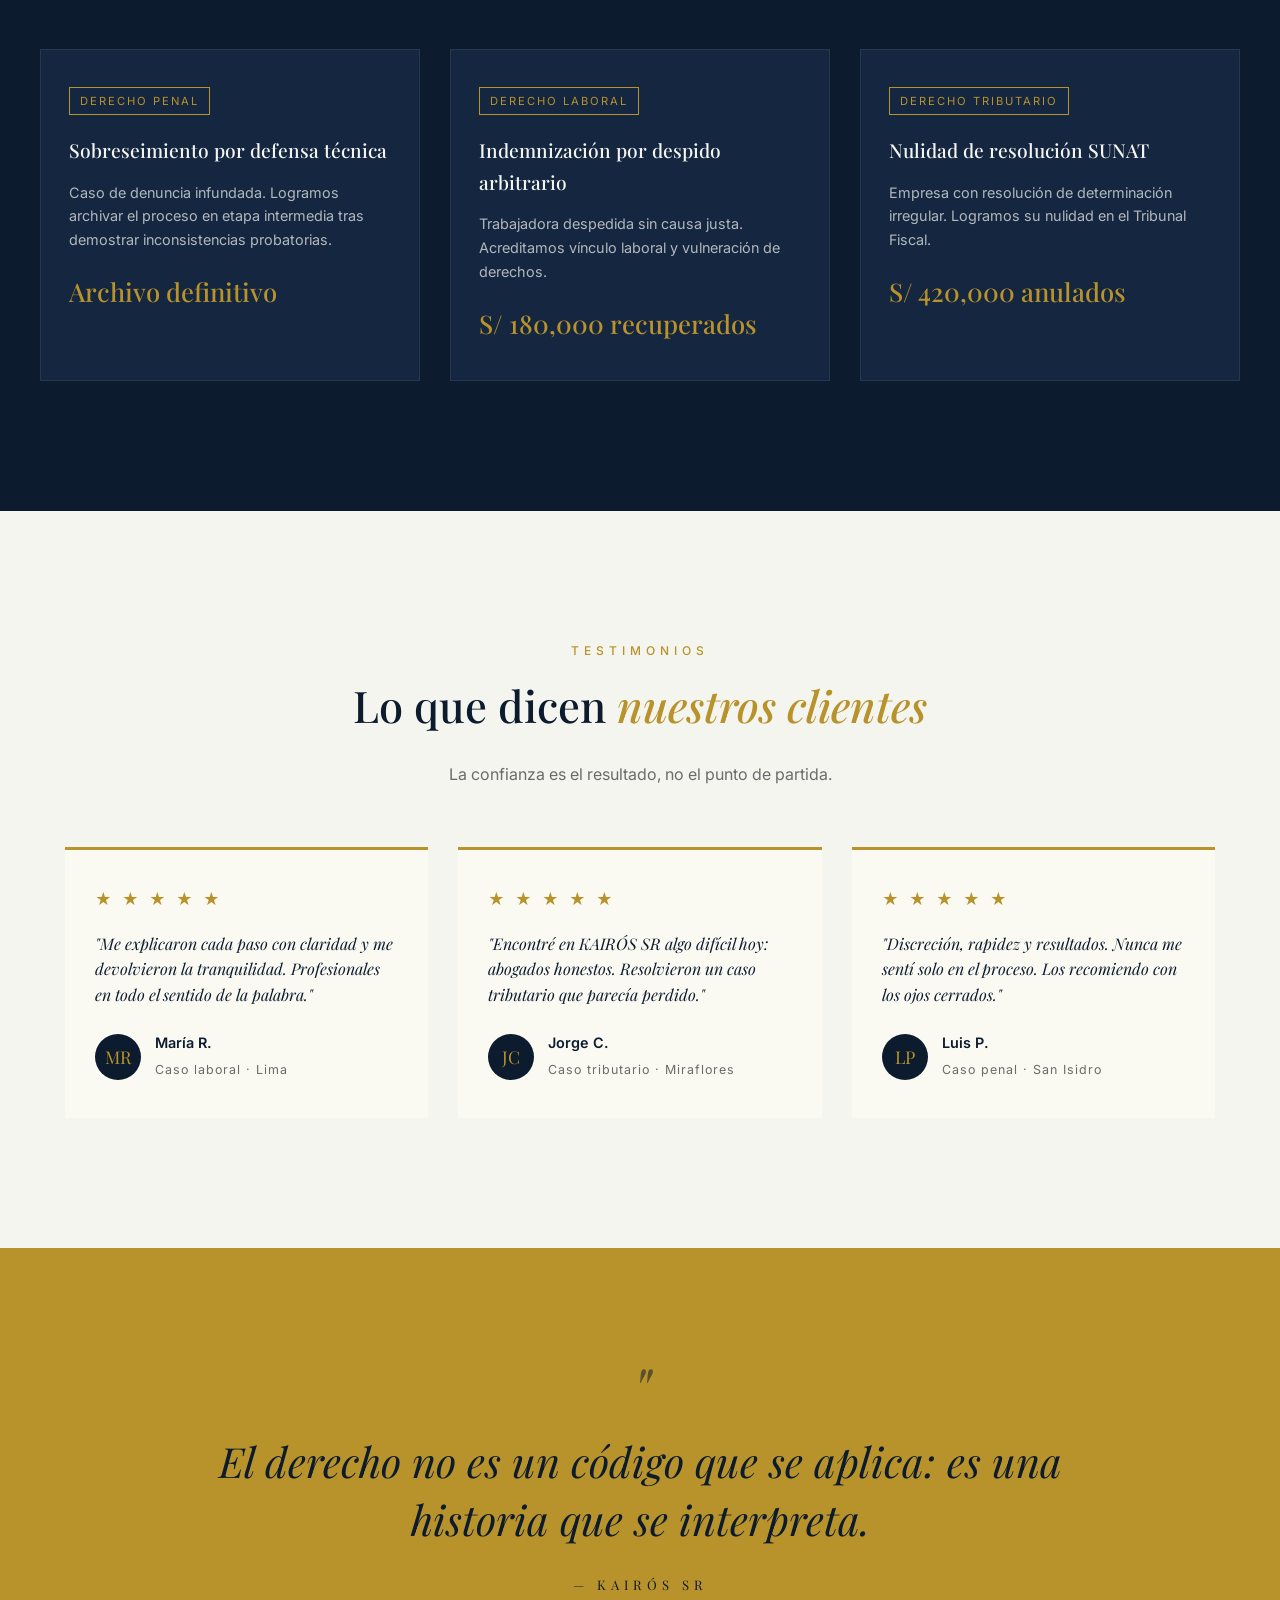
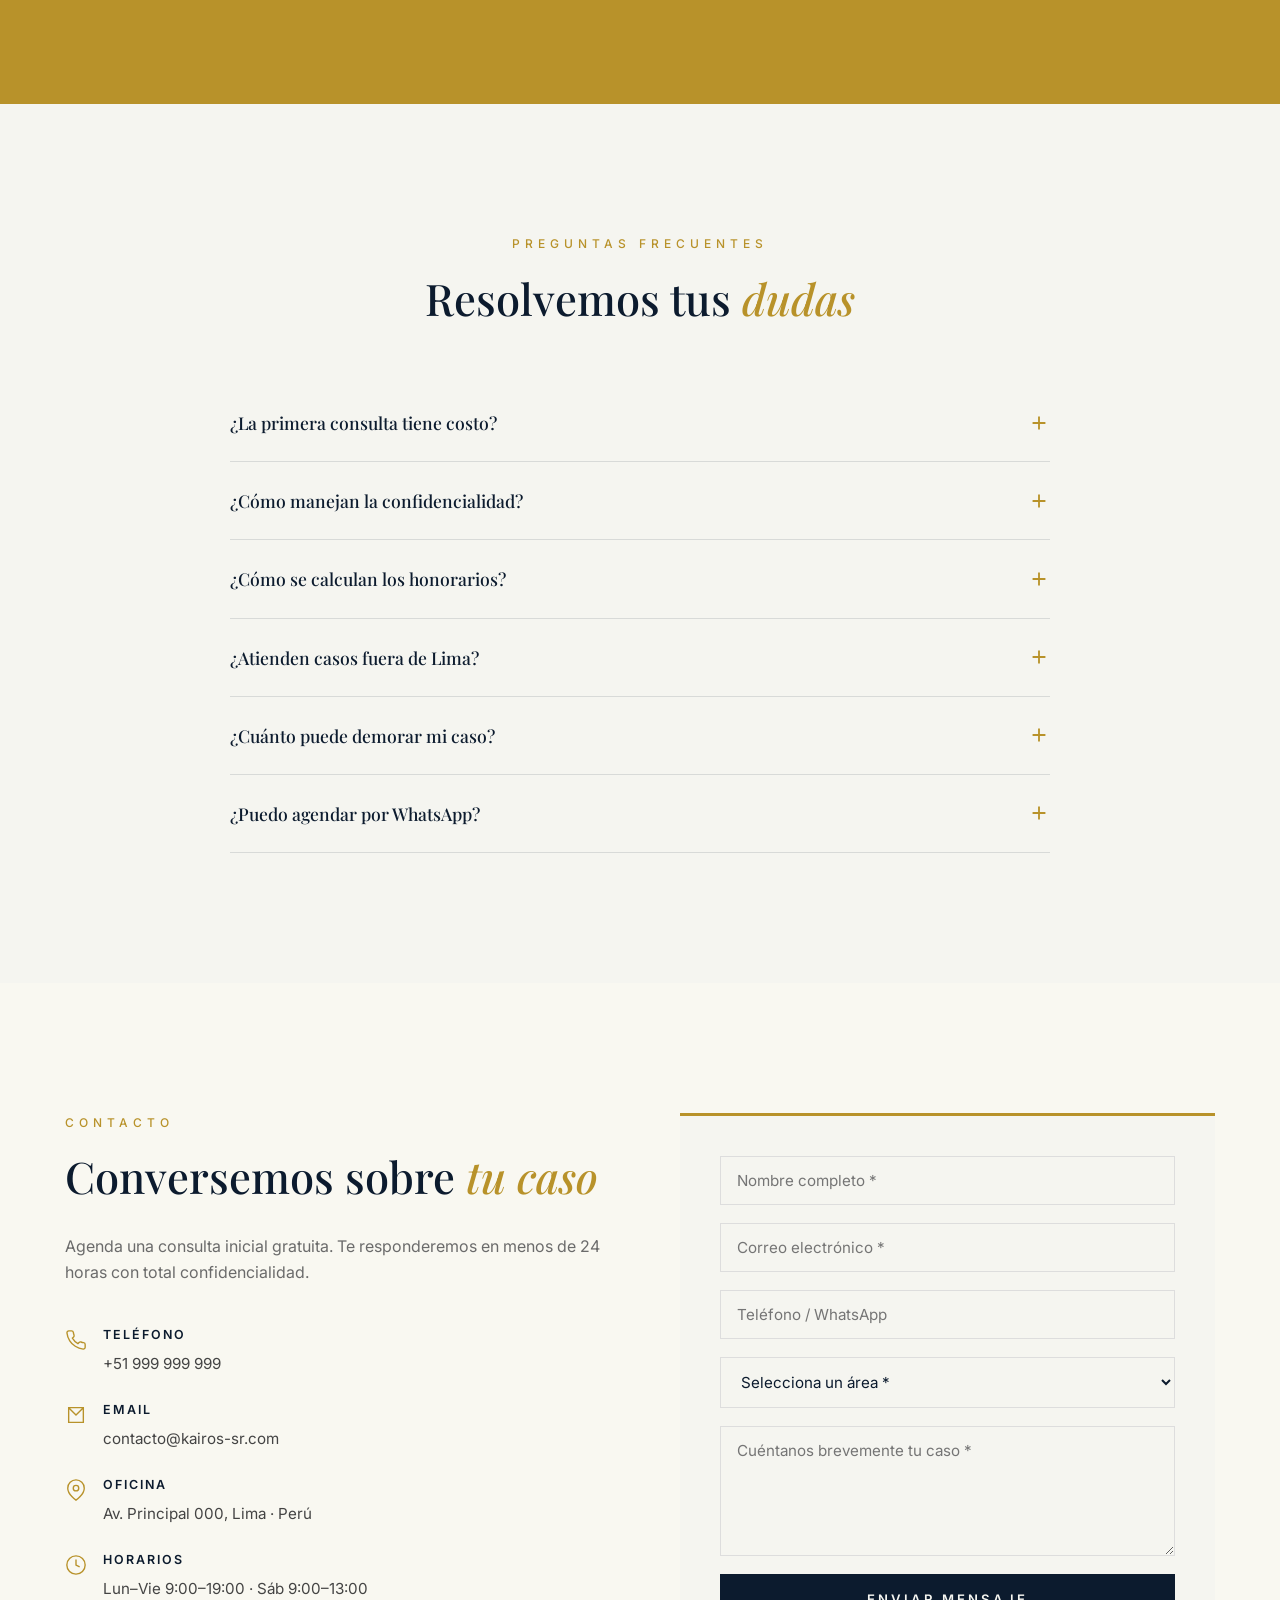
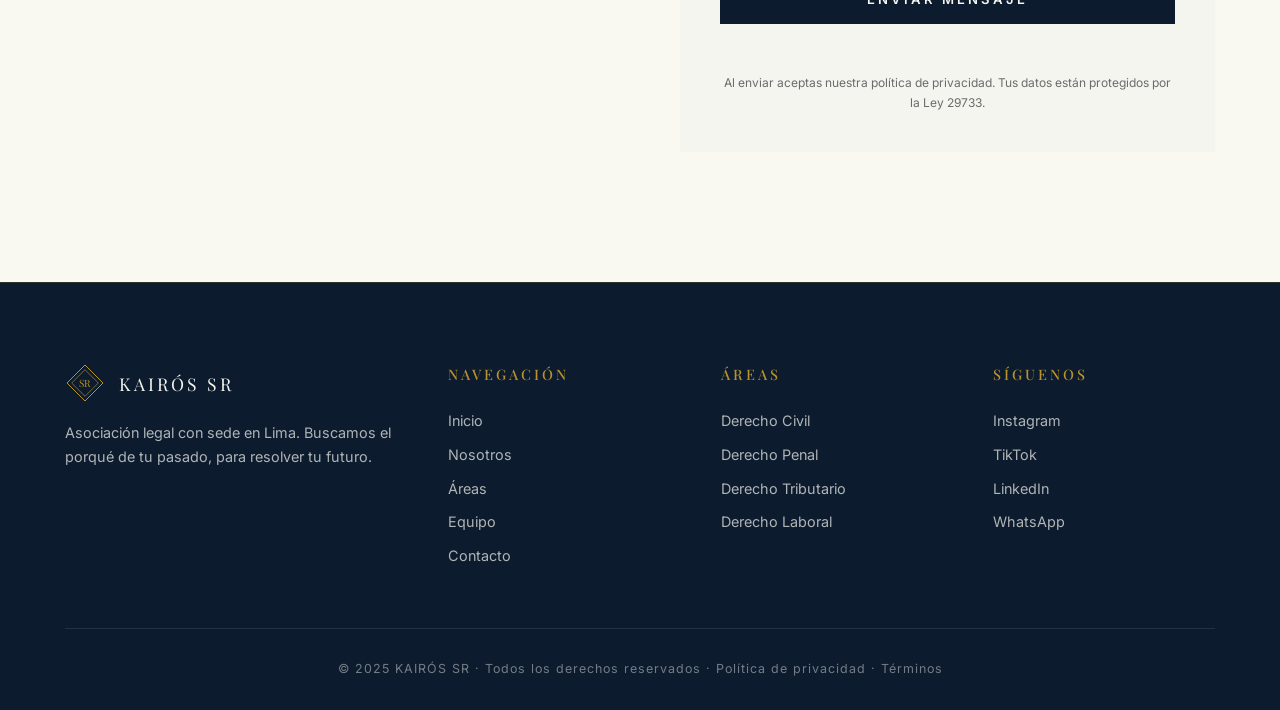
==== commit eec1af88: "Expand KAIRÓS SR landing with full marketing structure Adds animated stats, process steps, team, suc" ====
--- a/kairos-sr/index.html
+++ b/kairos-sr/index.html
@@ -3,7 +3,39 @@
 <head>
 <meta charset="UTF-8" />
 <meta name="viewport" content="width=device-width, initial-scale=1.0" />
-<title>KAIRÓS SR · Asociación Legal</title>
+<meta name="description" content="KAIRÓS SR · Asociación legal en Lima. Derecho civil, penal, tributario y laboral. Consulta gratuita y confidencial." />
+<meta name="keywords" content="abogados Lima, estudio jurídico, derecho penal, derecho civil, derecho tributario, derecho laboral, KAIROS SR" />
+<title>KAIRÓS SR · Asociación Legal en Lima</title>
+
+<!-- Open Graph -->
+<meta property="og:title" content="KAIRÓS SR · Asociación Legal" />
+<meta property="og:description" content="Buscamos el porqué de tu pasado, para resolver tu futuro." />
+<meta property="og:type" content="website" />
+
+<!-- Fonts premium -->
+<link rel="preconnect" href="https://fonts.googleapis.com" />
+<link rel="preconnect" href="https://fonts.gstatic.com" crossorigin />
+<link href="https://fonts.googleapis.com/css2?family=Playfair+Display:ital,wght@0,400;0,500;0,600;1,400&family=Inter:wght@300;400;500;600&display=swap" rel="stylesheet" />
+
+<!-- Schema.org JSON-LD -->
+<script type="application/ld+json">
+{
+  "@context": "https://schema.org",
+  "@type": "LegalService",
+  "name": "KAIRÓS SR Asociación Legal",
+  "image": "",
+  "telephone": "+51-999-999-999",
+  "email": "contacto@kairos-sr.com",
+  "address": {
+    "@type": "PostalAddress",
+    "addressLocality": "Lima",
+    "addressCountry": "PE"
+  },
+  "url": "",
+  "priceRange": "$$"
+}
+</script>
+
 <style>
 /* ============================================
    RESET Y VARIABLES
@@ -12,10 +44,13 @@
 
 :root {
   --azul: #0C1B2E;
+  --azul-soft: #142640;
   --dorado: #B8922A;
+  --dorado-soft: #d4ad3d;
   --blanco: #F5F5F0;
-  --serif: Georgia, 'Times New Roman', serif;
-  --sans: Arial, Helvetica, sans-serif;
+  --gris: #6b6b6b;
+  --serif: 'Playfair Display', Georgia, 'Times New Roman', serif;
+  --sans: 'Inter', Arial, Helvetica, sans-serif;
 }
 
 html { scroll-behavior: smooth; }
@@ -24,58 +59,54 @@
   font-family: var(--sans);
   color: var(--azul);
   background: var(--blanco);
-  line-height: 1.6;
+  line-height: 1.65;
   overflow-x: hidden;
+  -webkit-font-smoothing: antialiased;
 }
 
 a { text-decoration: none; color: inherit; }
 ul { list-style: none; }
 img { max-width: 100%; display: block; }
 
-/* ============================================
-   LOGO SR — rombo doble dorado (SVG inline reusable)
-   ============================================ */
-.logo-svg { display: block; }
-
-/* ============================================
-   NAVBAR FIJO
+::selection { background: var(--dorado); color: var(--azul); }
+
+/* ============================================
+   NAVBAR
    ============================================ */
 .navbar {
   position: fixed;
   top: 0; left: 0; right: 0;
   z-index: 1000;
-  padding: 18px 40px;
+  padding: 20px 48px;
   display: flex;
   align-items: center;
   justify-content: space-between;
-  transition: background-color 0.35s ease, padding 0.35s ease, border-color 0.35s ease;
+  transition: all 0.4s ease;
   background-color: transparent;
   border-bottom: 1px solid transparent;
 }
-
 .navbar.scrolled {
-  background-color: var(--azul);
-  padding: 12px 40px;
+  background-color: rgba(12, 27, 46, 0.97);
+  backdrop-filter: blur(8px);
+  padding: 12px 48px;
   border-bottom: 1px solid rgba(184, 146, 42, 0.25);
 }
 
-.navbar .brand { display: flex; align-items: center; gap: 12px; }
-.navbar .brand-text {
+.brand { display: flex; align-items: center; gap: 14px; }
+.brand-text {
   font-family: var(--serif);
   color: var(--blanco);
-  font-size: 1.1rem;
-  letter-spacing: 3px;
-}
-
-.nav-links {
-  display: flex;
-  gap: 36px;
-}
+  font-size: 1.05rem;
+  letter-spacing: 4px;
+}
+
+.nav-links { display: flex; gap: 38px; }
 .nav-links a {
   color: var(--blanco);
-  font-size: 0.9rem;
-  letter-spacing: 1.5px;
+  font-size: 0.82rem;
+  letter-spacing: 2px;
   text-transform: uppercase;
+  font-weight: 400;
   position: relative;
   transition: color 0.25s ease;
 }
@@ -93,148 +124,203 @@
 .cta-btn {
   background: var(--dorado);
   color: var(--azul);
-  padding: 10px 22px;
-  font-size: 0.85rem;
-  letter-spacing: 1.5px;
+  padding: 11px 24px;
+  font-size: 0.78rem;
+  letter-spacing: 2px;
   text-transform: uppercase;
   border: 1px solid var(--dorado);
   cursor: pointer;
-  transition: background 0.3s ease, color 0.3s ease;
+  transition: all 0.3s ease;
   font-family: var(--sans);
-  font-weight: bold;
-}
-.cta-btn:hover {
-  background: transparent;
-  color: var(--dorado);
-}
-
-/* Hamburger mobile */
+  font-weight: 600;
+}
+.cta-btn:hover { background: transparent; color: var(--dorado); }
+
 .hamburger {
-  display: none;
-  flex-direction: column;
-  gap: 5px;
-  cursor: pointer;
-  background: none;
-  border: none;
-}
-.hamburger span {
-  width: 26px;
-  height: 2px;
-  background: var(--blanco);
-  transition: 0.3s;
-}
+  display: none; flex-direction: column; gap: 5px;
+  cursor: pointer; background: none; border: none;
+}
+.hamburger span { width: 26px; height: 2px; background: var(--blanco); transition: 0.3s; }
 
 /* ============================================
    HERO
    ============================================ */
 .hero {
   min-height: 100vh;
-  background: var(--azul);
+  background:
+    radial-gradient(ellipse at top, #142640 0%, var(--azul) 70%),
+    var(--azul);
   color: var(--blanco);
   display: flex;
   flex-direction: column;
   align-items: center;
   justify-content: center;
   text-align: center;
-  padding: 100px 20px 60px;
-}
-
-.hero .hero-logo { margin-bottom: 30px; }
+  padding: 120px 24px 80px;
+  position: relative;
+  overflow: hidden;
+}
+
+/* Patrón sutil de fondo */
+.hero::before {
+  content: '';
+  position: absolute;
+  inset: 0;
+  background-image:
+    radial-gradient(circle at 20% 30%, rgba(184,146,42,0.06) 0%, transparent 40%),
+    radial-gradient(circle at 80% 70%, rgba(184,146,42,0.05) 0%, transparent 40%);
+  pointer-events: none;
+}
+
+.hero > * { position: relative; z-index: 1; }
+
+.hero-logo { margin-bottom: 34px; animation: drawIn 1.5s ease-out; }
+@keyframes drawIn {
+  from { opacity: 0; transform: scale(0.85) rotate(-5deg); }
+  to { opacity: 1; transform: scale(1) rotate(0); }
+}
 
 .hero h1 {
   font-family: var(--serif);
-  font-size: clamp(2.5rem, 6vw, 4.5rem);
+  font-size: clamp(2.8rem, 7vw, 5rem);
+  letter-spacing: 10px;
+  margin-bottom: 16px;
+  font-weight: 500;
+}
+
+.hero .subtitle {
+  font-size: 0.82rem;
   letter-spacing: 8px;
-  margin-bottom: 14px;
-  font-weight: normal;
-}
-
-.hero .subtitle {
-  font-size: 0.85rem;
-  letter-spacing: 6px;
   color: var(--dorado);
-  margin-bottom: 50px;
+  margin-bottom: 46px;
+  font-weight: 300;
+}
+
+.divider {
+  width: 60px; height: 1px;
+  background: var(--dorado);
+  margin: 0 auto 46px;
 }
 
 .hero .tagline {
   font-family: var(--serif);
   font-style: italic;
-  font-size: clamp(1.1rem, 2vw, 1.5rem);
-  max-width: 700px;
+  font-size: clamp(1.15rem, 2.2vw, 1.6rem);
+  max-width: 720px;
   margin: 0 auto 50px;
-  color: var(--blanco);
-  opacity: 0.92;
+  opacity: 0.93;
   line-height: 1.5;
-}
-
-.hero .divider {
-  width: 60px;
-  height: 1px;
-  background: var(--dorado);
-  margin: 0 auto 50px;
-}
-
+  font-weight: 400;
+}
+
+.hero-buttons { display: flex; gap: 18px; flex-wrap: wrap; justify-content: center; }
 .hero-btn {
   display: inline-block;
   background: var(--dorado);
   color: var(--azul);
-  padding: 16px 40px;
-  font-size: 0.9rem;
+  padding: 16px 36px;
+  font-size: 0.85rem;
   letter-spacing: 3px;
   text-transform: uppercase;
   border: 1px solid var(--dorado);
-  font-weight: bold;
+  font-weight: 600;
   transition: all 0.3s ease;
 }
-.hero-btn:hover {
-  background: transparent;
-  color: var(--dorado);
-}
-
-/* ============================================
-   NOSOTROS
-   ============================================ */
-.nosotros {
+.hero-btn:hover { background: transparent; color: var(--dorado); }
+.hero-btn.ghost { background: transparent; color: var(--blanco); border-color: rgba(245,245,240,0.3); }
+.hero-btn.ghost:hover { border-color: var(--dorado); color: var(--dorado); }
+
+/* Trust strip bajo el hero */
+.trust-strip {
+  margin-top: 60px;
+  display: flex;
+  gap: 40px;
+  flex-wrap: wrap;
+  justify-content: center;
+  font-size: 0.75rem;
+  letter-spacing: 3px;
+  text-transform: uppercase;
+  color: rgba(245,245,240,0.55);
+}
+.trust-strip span { display: flex; align-items: center; gap: 8px; }
+.trust-strip span::before {
+  content: '';
+  width: 6px; height: 6px;
+  background: var(--dorado);
+  border-radius: 50%;
+}
+
+/* ============================================
+   CIFRAS
+   ============================================ */
+.cifras {
   background: var(--blanco);
-  padding: 120px 40px;
-}
-.nosotros-wrap {
+  padding: 80px 40px;
+  border-bottom: 1px solid rgba(12,27,46,0.08);
+}
+.cifras-grid {
   max-width: 1100px;
   margin: 0 auto;
   display: grid;
+  grid-template-columns: repeat(4, 1fr);
+  gap: 40px;
+  text-align: center;
+}
+.cifra .num {
+  font-family: var(--serif);
+  font-size: clamp(2.5rem, 4vw, 3.5rem);
+  color: var(--dorado);
+  font-weight: 500;
+  line-height: 1;
+  margin-bottom: 10px;
+}
+.cifra .label {
+  font-size: 0.78rem;
+  letter-spacing: 3px;
+  text-transform: uppercase;
+  color: var(--azul);
+  font-weight: 500;
+}
+
+/* ============================================
+   NOSOTROS
+   ============================================ */
+.nosotros {
+  background: var(--blanco);
+  padding: 130px 40px;
+}
+.nosotros-wrap {
+  max-width: 1150px;
+  margin: 0 auto;
+  display: grid;
   grid-template-columns: 1fr 1fr;
-  gap: 80px;
+  gap: 90px;
   align-items: center;
 }
 
 .section-label {
-  font-size: 0.8rem;
-  letter-spacing: 4px;
+  font-size: 0.75rem;
+  letter-spacing: 5px;
   color: var(--dorado);
   text-transform: uppercase;
   margin-bottom: 18px;
-}
-
+  font-weight: 500;
+}
 .section-title {
   font-family: var(--serif);
-  font-size: clamp(1.8rem, 3vw, 2.6rem);
+  font-size: clamp(2rem, 3.4vw, 2.8rem);
   color: var(--azul);
-  margin-bottom: 28px;
-  font-weight: normal;
+  margin-bottom: 30px;
+  font-weight: 500;
   line-height: 1.2;
 }
-
 .section-title .accent { color: var(--dorado); font-style: italic; }
 
-.nosotros p {
-  font-size: 1rem;
-  color: #333;
-  margin-bottom: 18px;
-}
-
-.nosotros .kairos-meaning {
+.nosotros p { font-size: 1rem; color: #444; margin-bottom: 18px; }
+
+.kairos-meaning {
   border-left: 2px solid var(--dorado);
-  padding-left: 20px;
+  padding: 4px 0 4px 22px;
   font-family: var(--serif);
   font-style: italic;
   color: var(--azul);
@@ -242,18 +328,15 @@
 }
 
 .nosotros-photo {
-  width: 100%;
-  max-width: 400px;
-  height: 400px;
+  width: 100%; max-width: 420px; height: 480px;
   background: var(--azul);
   position: relative;
   margin: 0 auto;
   overflow: hidden;
 }
 .nosotros-photo::before {
-  content: 'FOTO 400×400';
-  position: absolute;
-  top: 50%; left: 50%;
+  content: 'FOTO 420×480';
+  position: absolute; top: 50%; left: 50%;
   transform: translate(-50%, -50%);
   color: var(--dorado);
   letter-spacing: 4px;
@@ -261,8 +344,7 @@
 }
 .nosotros-photo::after {
   content: '';
-  position: absolute;
-  top: 12px; left: 12px; right: 12px; bottom: 12px;
+  position: absolute; inset: 14px;
   border: 1px solid var(--dorado);
 }
 
@@ -272,53 +354,281 @@
 .areas {
   background: var(--azul);
   color: var(--blanco);
-  padding: 120px 40px;
+  padding: 130px 40px;
   text-align: center;
 }
-
-.areas .section-title { color: var(--blanco); margin-bottom: 60px; }
+.areas .section-title { color: var(--blanco); margin-bottom: 14px; }
+.areas .intro {
+  max-width: 600px;
+  margin: 0 auto 70px;
+  color: rgba(245,245,240,0.7);
+  font-size: 1rem;
+}
 
 .areas-grid {
   display: grid;
   grid-template-columns: repeat(4, 1fr);
-  gap: 28px;
+  gap: 24px;
+  max-width: 1250px;
+  margin: 0 auto;
+}
+.area-card {
+  background: transparent;
+  border: 1px solid rgba(245,245,240,0.12);
+  padding: 44px 26px;
+  transition: all 0.4s ease;
+  text-align: left;
+  position: relative;
+}
+.area-card:hover {
+  border-color: var(--dorado);
+  transform: translateY(-8px);
+  background: rgba(184,146,42,0.04);
+}
+.area-icon {
+  width: 44px; height: 44px;
+  margin-bottom: 24px;
+  color: var(--dorado);
+}
+.area-icon svg { width: 100%; height: 100%; }
+.area-card h3 {
+  font-family: var(--serif);
+  font-size: 1.3rem;
+  margin-bottom: 14px;
+  color: var(--blanco);
+  font-weight: 500;
+  letter-spacing: 0.5px;
+}
+.area-card p {
+  font-size: 0.9rem;
+  color: rgba(245,245,240,0.68);
+  line-height: 1.65;
+  margin-bottom: 18px;
+}
+.area-card .link {
+  font-size: 0.72rem;
+  letter-spacing: 2px;
+  color: var(--dorado);
+  text-transform: uppercase;
+  opacity: 0;
+  transition: opacity 0.3s ease;
+}
+.area-card:hover .link { opacity: 1; }
+
+/* ============================================
+   PROCESO
+   ============================================ */
+.proceso {
+  background: var(--blanco);
+  padding: 130px 40px;
+  text-align: center;
+}
+.proceso .intro {
+  max-width: 600px;
+  margin: 0 auto 70px;
+  color: var(--gris);
+}
+.steps {
+  max-width: 1150px;
+  margin: 0 auto;
+  display: grid;
+  grid-template-columns: repeat(4, 1fr);
+  gap: 30px;
+  position: relative;
+}
+.step { text-align: left; position: relative; padding-top: 20px; }
+.step .num {
+  font-family: var(--serif);
+  font-size: 3.5rem;
+  color: var(--dorado);
+  opacity: 0.4;
+  font-weight: 400;
+  line-height: 1;
+  margin-bottom: 14px;
+}
+.step h4 {
+  font-family: var(--serif);
+  font-size: 1.2rem;
+  color: var(--azul);
+  margin-bottom: 12px;
+  font-weight: 500;
+}
+.step p { font-size: 0.9rem; color: var(--gris); line-height: 1.65; }
+
+/* ============================================
+   EQUIPO
+   ============================================ */
+.equipo {
+  background: #f9f8f1;
+  padding: 130px 40px;
+  text-align: center;
+}
+.equipo .intro { max-width: 600px; margin: 0 auto 70px; color: var(--gris); }
+.team-grid {
+  max-width: 1150px;
+  margin: 0 auto;
+  display: grid;
+  grid-template-columns: repeat(3, 1fr);
+  gap: 40px;
+}
+.team-card { text-align: center; }
+.team-photo {
+  width: 100%;
+  aspect-ratio: 3/4;
+  background: var(--azul);
+  position: relative;
+  margin-bottom: 24px;
+  overflow: hidden;
+  transition: transform 0.4s ease;
+}
+.team-photo::before {
+  content: 'FOTO';
+  position: absolute; top: 50%; left: 50%;
+  transform: translate(-50%, -50%);
+  color: var(--dorado);
+  letter-spacing: 5px;
+  font-size: 0.8rem;
+}
+.team-photo::after {
+  content: ''; position: absolute; inset: 12px;
+  border: 1px solid rgba(184,146,42,0.4);
+}
+.team-card:hover .team-photo { transform: translateY(-6px); }
+.team-card h4 {
+  font-family: var(--serif);
+  font-size: 1.35rem;
+  color: var(--azul);
+  margin-bottom: 6px;
+  font-weight: 500;
+}
+.team-card .role {
+  font-size: 0.78rem;
+  letter-spacing: 3px;
+  color: var(--dorado);
+  text-transform: uppercase;
+  margin-bottom: 10px;
+}
+.team-card .cal { font-size: 0.85rem; color: var(--gris); margin-bottom: 14px; }
+.team-card .social-mini { display: flex; gap: 14px; justify-content: center; }
+.team-card .social-mini a {
+  color: var(--azul);
+  font-size: 0.75rem;
+  letter-spacing: 2px;
+  text-transform: uppercase;
+  border-bottom: 1px solid transparent;
+  transition: all 0.25s ease;
+}
+.team-card .social-mini a:hover { color: var(--dorado); border-color: var(--dorado); }
+
+/* ============================================
+   CASOS DE ÉXITO
+   ============================================ */
+.casos {
+  background: var(--azul);
+  color: var(--blanco);
+  padding: 130px 40px;
+  text-align: center;
+}
+.casos .section-title { color: var(--blanco); }
+.casos .intro { max-width: 600px; margin: 0 auto 70px; color: rgba(245,245,240,0.7); }
+.casos-grid {
   max-width: 1200px;
   margin: 0 auto;
-}
-
-.area-card {
-  background: transparent;
-  border: 1px solid rgba(245, 245, 240, 0.15);
-  padding: 40px 24px;
-  transition: border-color 0.35s ease, transform 0.35s ease;
-  text-align: center;
-}
-.area-card:hover {
-  border-color: var(--dorado);
-  transform: translateY(-6px);
-}
-
-.area-icon {
-  width: 50px;
-  height: 50px;
-  margin: 0 auto 20px;
+  display: grid;
+  grid-template-columns: repeat(3, 1fr);
+  gap: 30px;
+}
+.caso {
+  background: var(--azul-soft);
+  border: 1px solid rgba(245,245,240,0.08);
+  padding: 36px 28px;
+  text-align: left;
+  transition: all 0.4s ease;
+}
+.caso:hover { border-color: var(--dorado); transform: translateY(-6px); }
+.caso .tag {
+  display: inline-block;
+  font-size: 0.7rem;
+  letter-spacing: 2px;
   color: var(--dorado);
-}
-.area-icon svg { width: 100%; height: 100%; }
-
-.area-card h3 {
-  font-family: var(--serif);
-  font-size: 1.25rem;
+  text-transform: uppercase;
+  border: 1px solid var(--dorado);
+  padding: 4px 10px;
+  margin-bottom: 20px;
+}
+.caso h4 {
+  font-family: var(--serif);
+  font-size: 1.2rem;
   margin-bottom: 14px;
   color: var(--blanco);
-  font-weight: normal;
+  font-weight: 500;
+}
+.caso p { font-size: 0.9rem; color: rgba(245,245,240,0.7); margin-bottom: 18px; }
+.caso .resultado {
+  font-family: var(--serif);
+  font-size: 1.6rem;
+  color: var(--dorado);
+  font-weight: 500;
+}
+
+/* ============================================
+   TESTIMONIOS
+   ============================================ */
+.testimonios {
+  background: var(--blanco);
+  padding: 130px 40px;
+  text-align: center;
+}
+.testimonios .intro { max-width: 600px; margin: 0 auto 60px; color: var(--gris); }
+.testi-grid {
+  max-width: 1150px;
+  margin: 0 auto;
+  display: grid;
+  grid-template-columns: repeat(3, 1fr);
+  gap: 30px;
+}
+.testi {
+  background: #fafaf3;
+  padding: 36px 30px;
+  text-align: left;
+  border-top: 3px solid var(--dorado);
+  transition: transform 0.3s ease;
+}
+.testi:hover { transform: translateY(-6px); }
+.testi .stars {
+  color: var(--dorado);
+  letter-spacing: 3px;
+  margin-bottom: 18px;
+  font-size: 1rem;
+}
+.testi p {
+  font-family: var(--serif);
+  font-style: italic;
+  color: var(--azul);
+  font-size: 1rem;
+  margin-bottom: 24px;
+  line-height: 1.6;
+}
+.testi .author { display: flex; align-items: center; gap: 14px; }
+.testi .avatar {
+  width: 46px; height: 46px;
+  background: var(--azul);
+  color: var(--dorado);
+  border-radius: 50%;
+  display: flex; align-items: center; justify-content: center;
+  font-family: var(--serif);
+  font-size: 1.1rem;
+}
+.testi .author-info strong {
+  display: block;
+  color: var(--azul);
+  font-size: 0.9rem;
+  font-weight: 600;
+}
+.testi .author-info span {
+  font-size: 0.78rem;
+  color: var(--gris);
   letter-spacing: 1px;
-}
-
-.area-card p {
-  font-size: 0.9rem;
-  color: rgba(245, 245, 240, 0.7);
-  line-height: 1.6;
 }
 
 /* ============================================
@@ -327,60 +637,102 @@
 .quote {
   background: var(--dorado);
   color: var(--azul);
-  padding: 100px 40px;
+  padding: 110px 40px;
   text-align: center;
 }
 .quote blockquote {
   font-family: var(--serif);
   font-style: italic;
-  font-size: clamp(1.5rem, 3.2vw, 2.4rem);
+  font-size: clamp(1.6rem, 3.4vw, 2.6rem);
   max-width: 900px;
   margin: 0 auto;
   line-height: 1.4;
-  font-weight: normal;
+  font-weight: 400;
 }
 .quote .mark {
   display: block;
   font-size: 4rem;
   line-height: 1;
   margin-bottom: 10px;
-  opacity: 0.6;
+  opacity: 0.55;
 }
 .quote cite {
   display: block;
   margin-top: 28px;
-  font-size: 0.85rem;
-  letter-spacing: 4px;
+  font-size: 0.82rem;
+  letter-spacing: 5px;
   font-style: normal;
   text-transform: uppercase;
 }
 
 /* ============================================
+   FAQ
+   ============================================ */
+.faq {
+  background: var(--blanco);
+  padding: 130px 40px;
+}
+.faq-wrap {
+  max-width: 820px;
+  margin: 0 auto;
+}
+.faq .section-label, .faq .section-title { text-align: center; }
+.faq .section-title { margin-bottom: 60px; }
+
+.faq-item {
+  border-bottom: 1px solid rgba(12,27,46,0.12);
+  padding: 24px 0;
+  cursor: pointer;
+}
+.faq-q {
+  display: flex;
+  justify-content: space-between;
+  align-items: center;
+  gap: 20px;
+  font-family: var(--serif);
+  font-size: 1.1rem;
+  color: var(--azul);
+  font-weight: 500;
+}
+.faq-q .ico {
+  width: 22px; height: 22px;
+  color: var(--dorado);
+  flex-shrink: 0;
+  transition: transform 0.3s ease;
+}
+.faq-item.open .faq-q .ico { transform: rotate(45deg); }
+.faq-a {
+  max-height: 0;
+  overflow: hidden;
+  transition: max-height 0.4s ease, padding 0.4s ease;
+  color: var(--gris);
+  font-size: 0.95rem;
+}
+.faq-item.open .faq-a { max-height: 300px; padding-top: 16px; }
+
+/* ============================================
    CONTACTO
    ============================================ */
 .contacto {
-  background: var(--blanco);
-  padding: 120px 40px;
+  background: #f9f8f1;
+  padding: 130px 40px;
 }
 .contacto-wrap {
-  max-width: 1100px;
+  max-width: 1150px;
   margin: 0 auto;
   display: grid;
   grid-template-columns: 1fr 1fr;
-  gap: 70px;
-}
-
+  gap: 80px;
+}
 .contacto-info .section-title { margin-bottom: 30px; }
+.contacto-info .lead { margin-bottom: 40px; color: var(--gris); font-size: 1rem; }
 
 .info-item {
-  display: flex;
-  align-items: flex-start;
-  gap: 16px;
+  display: flex; align-items: flex-start; gap: 16px;
   margin-bottom: 24px;
 }
 .info-item .ico {
-  width: 22px;
-  height: 22px;
+  width: 22px; height: 22px;
   color: var(--dorado);
   flex-shrink: 0;
   margin-top: 4px;
@@ -388,17 +740,25 @@
 .info-item div strong {
   display: block;
   color: var(--azul);
-  font-size: 0.8rem;
+  font-size: 0.78rem;
   letter-spacing: 2px;
   text-transform: uppercase;
   margin-bottom: 4px;
+  font-weight: 600;
 }
 .info-item div span { color: #444; font-size: 0.95rem; }
 
-/* Formulario */
-.contact-form { display: flex; flex-direction: column; gap: 18px; }
+.contact-form {
+  background: var(--blanco);
+  padding: 40px;
+  display: flex;
+  flex-direction: column;
+  gap: 18px;
+  border-top: 3px solid var(--dorado);
+}
 .contact-form input,
-.contact-form textarea {
+.contact-form textarea,
+.contact-form select {
   width: 100%;
   padding: 14px 16px;
   border: 1px solid #ddd;
@@ -410,9 +770,9 @@
   transition: border-color 0.25s ease;
 }
 .contact-form input:focus,
-.contact-form textarea:focus { border-color: var(--dorado); }
+.contact-form textarea:focus,
+.contact-form select:focus { border-color: var(--dorado); }
 .contact-form textarea { resize: vertical; min-height: 130px; }
-
 .contact-form button {
   background: var(--azul);
   color: var(--blanco);
@@ -421,20 +781,22 @@
   cursor: pointer;
   letter-spacing: 3px;
   text-transform: uppercase;
-  font-size: 0.85rem;
-  font-weight: bold;
+  font-size: 0.82rem;
+  font-weight: 600;
   transition: all 0.3s ease;
+  font-family: var(--sans);
 }
 .contact-form button:hover {
   background: var(--dorado);
   border-color: var(--dorado);
   color: var(--azul);
 }
-
-.form-msg {
-  font-size: 0.9rem;
-  color: var(--dorado);
-  min-height: 1.2em;
+.form-msg { font-size: 0.9rem; color: var(--dorado); min-height: 1.2em; }
+.privacy-note {
+  font-size: 0.75rem;
+  color: var(--gris);
+  text-align: center;
+  margin-top: -4px;
 }
 
 /* ============================================
@@ -442,21 +804,29 @@
    ============================================ */
 .whatsapp-float {
   position: fixed;
-  bottom: 25px;
-  right: 25px;
-  width: 58px;
-  height: 58px;
+  bottom: 25px; right: 25px;
+  width: 60px; height: 60px;
   background: #25D366;
   border-radius: 50%;
-  display: flex;
-  align-items: center;
-  justify-content: center;
+  display: flex; align-items: center; justify-content: center;
   z-index: 999;
-  box-shadow: 0 4px 14px rgba(0,0,0,0.2);
+  box-shadow: 0 4px 18px rgba(37,211,102,0.4);
   transition: transform 0.3s ease;
 }
+.whatsapp-float::before {
+  content: '';
+  position: absolute;
+  inset: -4px;
+  border-radius: 50%;
+  border: 2px solid #25D366;
+  animation: pulse 2s infinite;
+}
+@keyframes pulse {
+  0% { transform: scale(1); opacity: 0.7; }
+  100% { transform: scale(1.4); opacity: 0; }
+}
 .whatsapp-float:hover { transform: scale(1.1); }
-.whatsapp-float svg { width: 32px; height: 32px; fill: white; }
+.whatsapp-float svg { width: 32px; height: 32px; fill: white; position: relative; z-index: 1; }
 
 /* ============================================
    FOOTER
@@ -464,29 +834,50 @@
 .footer {
   background: var(--azul);
   color: var(--blanco);
-  padding: 60px 40px 30px;
+  padding: 80px 40px 30px;
+  border-top: 1px solid rgba(184,146,42,0.2);
+}
+.footer-grid {
+  max-width: 1150px;
+  margin: 0 auto 50px;
+  display: grid;
+  grid-template-columns: 1.5fr 1fr 1fr 1fr;
+  gap: 50px;
+}
+.footer-col h5 {
+  font-family: var(--serif);
+  color: var(--dorado);
+  font-size: 0.9rem;
+  letter-spacing: 3px;
+  text-transform: uppercase;
+  margin-bottom: 22px;
+  font-weight: 500;
+}
+.footer-col p, .footer-col a {
+  color: rgba(245,245,240,0.7);
+  font-size: 0.9rem;
+  display: block;
+  margin-bottom: 10px;
+  transition: color 0.25s ease;
+}
+.footer-col a:hover { color: var(--dorado); }
+.footer-brand { display: flex; align-items: center; gap: 14px; margin-bottom: 18px; }
+.footer-brand-text {
+  font-family: var(--serif);
+  color: var(--blanco);
+  font-size: 1.1rem;
+  letter-spacing: 3px;
+}
+
+.footer-bottom {
+  max-width: 1150px;
+  margin: 0 auto;
+  padding-top: 30px;
+  border-top: 1px solid rgba(245,245,240,0.1);
   text-align: center;
-  border-top: 1px solid rgba(184, 146, 42, 0.2);
-}
-.footer .footer-logo { margin: 0 auto 24px; display: flex; justify-content: center; }
-.footer .social {
-  display: flex;
-  gap: 24px;
-  justify-content: center;
-  margin-bottom: 28px;
-}
-.footer .social a {
-  color: var(--blanco);
-  font-size: 0.85rem;
-  letter-spacing: 2px;
-  text-transform: uppercase;
-  transition: color 0.25s ease;
-}
-.footer .social a:hover { color: var(--dorado); }
-.footer .copyright {
-  font-size: 0.8rem;
-  color: rgba(245, 245, 240, 0.5);
-  letter-spacing: 1.5px;
+  font-size: 0.78rem;
+  color: rgba(245,245,240,0.45);
+  letter-spacing: 1px;
 }
 
 /* ============================================
@@ -497,17 +888,21 @@
   transform: translateY(30px);
   transition: opacity 0.9s ease, transform 0.9s ease;
 }
-.fade-in.visible {
-  opacity: 1;
-  transform: translateY(0);
-}
+.fade-in.visible { opacity: 1; transform: translateY(0); }
 
 /* ============================================
    RESPONSIVE
    ============================================ */
+@media (max-width: 1000px) {
+  .areas-grid, .casos-grid, .testi-grid, .team-grid, .steps {
+    grid-template-columns: repeat(2, 1fr);
+  }
+  .footer-grid { grid-template-columns: 1fr 1fr; }
+}
+
 @media (max-width: 900px) {
   .navbar { padding: 14px 20px; }
-  .navbar.scrolled { padding: 10px 20px; }
+  .navbar.scrolled { padding: 12px 20px; }
   .hamburger { display: flex; }
   .nav-links, .navbar .cta-btn {
     display: none;
@@ -515,51 +910,51 @@
     top: 100%; left: 0; right: 0;
     background: var(--azul);
     flex-direction: column;
-    padding: 20px;
-    gap: 18px;
-    border-top: 1px solid rgba(184, 146, 42, 0.25);
+    padding: 24px;
+    gap: 20px;
+    border-top: 1px solid rgba(184,146,42,0.25);
   }
-  .nav-links.open, .navbar.menu-open .cta-btn {
-    display: flex;
-  }
+  .nav-links.open { display: flex; }
   .navbar.menu-open .cta-btn {
+    display: block;
     position: absolute;
-    top: calc(100% + 200px);
-    left: 20px; right: 20px;
-    width: auto;
+    top: calc(100% + 230px);
+    left: 24px; right: 24px;
     text-align: center;
   }
-  .nosotros-wrap,
-  .contacto-wrap {
-    grid-template-columns: 1fr;
-    gap: 50px;
+  .nosotros-wrap, .contacto-wrap { grid-template-columns: 1fr; gap: 60px; }
+  .cifras-grid { grid-template-columns: repeat(2, 1fr); }
+  .hero h1 { letter-spacing: 6px; }
+  .nosotros, .areas, .contacto, .proceso, .equipo, .casos, .testimonios, .faq {
+    padding: 90px 24px;
   }
-  .areas-grid { grid-template-columns: repeat(2, 1fr); }
-  .hero h1 { letter-spacing: 5px; }
-  .nosotros, .areas, .contacto { padding: 80px 24px; }
-  .quote { padding: 70px 24px; }
-}
-
-@media (max-width: 500px) {
-  .areas-grid { grid-template-columns: 1fr; }
-  .hero { padding: 90px 20px 50px; }
-  .whatsapp-float { width: 52px; height: 52px; bottom: 18px; right: 18px; }
+  .quote { padding: 80px 24px; }
+}
+
+@media (max-width: 560px) {
+  .areas-grid, .casos-grid, .testi-grid, .team-grid, .steps,
+  .footer-grid { grid-template-columns: 1fr; }
+  .hero { padding: 100px 20px 60px; }
+  .trust-strip { gap: 16px; font-size: 0.65rem; }
+  .whatsapp-float { width: 54px; height: 54px; bottom: 18px; right: 18px; }
   .whatsapp-float svg { width: 28px; height: 28px; }
+  .contact-form { padding: 28px 22px; }
+  .hero-buttons { flex-direction: column; width: 100%; max-width: 280px; }
+  .hero-btn { width: 100%; }
 }
 </style>
 </head>
 <body>
 
 <!-- ============================================
-     NAVBAR FIJO
+     NAVBAR
      ============================================ -->
 <nav class="navbar" id="navbar">
   <a href="#inicio" class="brand">
-    <!-- Logo SR rombo doble -->
-    <svg class="logo-svg" width="38" height="38" viewBox="0 0 60 60" xmlns="http://www.w3.org/2000/svg">
+    <svg width="38" height="38" viewBox="0 0 60 60" xmlns="http://www.w3.org/2000/svg">
       <polygon points="30,3 57,30 30,57 3,30" fill="none" stroke="#B8922A" stroke-width="1.5"/>
       <polygon points="30,10 50,30 30,50 10,30" fill="none" stroke="#B8922A" stroke-width="1"/>
-      <text x="30" y="36" text-anchor="middle" font-family="Georgia, serif" font-size="16" fill="#B8922A" letter-spacing="1">SR</text>
+      <text x="30" y="36" text-anchor="middle" font-family="Playfair Display, Georgia, serif" font-size="15" fill="#B8922A" letter-spacing="1">SR</text>
     </svg>
     <span class="brand-text">KAIRÓS SR</span>
   </a>
@@ -568,6 +963,9 @@
     <li><a href="#inicio">Inicio</a></li>
     <li><a href="#nosotros">Nosotros</a></li>
     <li><a href="#areas">Áreas</a></li>
+    <li><a href="#equipo">Equipo</a></li>
+    <li><a href="#casos">Casos</a></li>
+    <li><a href="#faq">FAQ</a></li>
     <li><a href="#contacto">Contacto</a></li>
   </ul>
 
@@ -579,15 +977,14 @@
 </nav>
 
 <!-- ============================================
-     HERO — pantalla completa
+     HERO
      ============================================ -->
 <section class="hero" id="inicio">
   <div class="hero-logo">
-    <!-- Monograma SR grande -->
-    <svg width="110" height="110" viewBox="0 0 60 60" xmlns="http://www.w3.org/2000/svg">
+    <svg width="120" height="120" viewBox="0 0 60 60" xmlns="http://www.w3.org/2000/svg">
       <polygon points="30,2 58,30 30,58 2,30" fill="none" stroke="#B8922A" stroke-width="1.5"/>
       <polygon points="30,10 50,30 30,50 10,30" fill="none" stroke="#B8922A" stroke-width="1"/>
-      <text x="30" y="37" text-anchor="middle" font-family="Georgia, serif" font-size="18" fill="#B8922A" letter-spacing="2">SR</text>
+      <text x="30" y="37" text-anchor="middle" font-family="Playfair Display, Georgia, serif" font-size="18" fill="#B8922A" letter-spacing="2">SR</text>
     </svg>
   </div>
 
@@ -598,7 +995,41 @@
 
   <p class="tagline">"Buscamos el porqué de tu pasado, para resolver tu futuro."</p>
 
-  <a href="https://wa.me/51999999999?text=Hola%20KAIROS%20SR%2C%20quiero%20agendar%20una%20consulta" target="_blank" rel="noopener" class="hero-btn">Agenda tu consulta</a>
+  <div class="hero-buttons">
+    <a href="https://wa.me/51999999999?text=Hola%20KAIROS%20SR%2C%20quiero%20agendar%20una%20consulta" target="_blank" rel="noopener" class="hero-btn">Agenda tu consulta</a>
+    <a href="#areas" class="hero-btn ghost">Conoce nuestras áreas</a>
+  </div>
+
+  <div class="trust-strip">
+    <span>15+ años de experiencia</span>
+    <span>500+ casos resueltos</span>
+    <span>Atención 24/7</span>
+    <span>Confidencialidad absoluta</span>
+  </div>
+</section>
+
+<!-- ============================================
+     CIFRAS (contador animado)
+     ============================================ -->
+<section class="cifras">
+  <div class="cifras-grid">
+    <div class="cifra fade-in">
+      <div class="num" data-count="15">0</div>
+      <div class="label">Años de experiencia</div>
+    </div>
+    <div class="cifra fade-in">
+      <div class="num" data-count="500" data-suffix="+">0</div>
+      <div class="label">Casos resueltos</div>
+    </div>
+    <div class="cifra fade-in">
+      <div class="num" data-count="98" data-suffix="%">0</div>
+      <div class="label">Tasa de éxito</div>
+    </div>
+    <div class="cifra fade-in">
+      <div class="num" data-count="24" data-suffix="/7">0</div>
+      <div class="label">Atención disponible</div>
+    </div>
+  </div>
 </section>
 
 <!-- ============================================
@@ -625,50 +1056,198 @@
 <section class="areas" id="areas">
   <p class="section-label fade-in">Especialidades</p>
   <h2 class="section-title fade-in">Áreas de <span class="accent">práctica</span></h2>
+  <p class="intro fade-in">Cobertura legal integral con especialistas dedicados en cada materia.</p>
 
   <div class="areas-grid">
-    <!-- Derecho Civil -->
     <div class="area-card fade-in">
       <div class="area-icon">
-        <svg viewBox="0 0 24 24" fill="none" stroke="currentColor" stroke-width="1.5">
-          <path d="M3 21h18M5 21V10l7-5 7 5v11M9 21v-6h6v6"/>
-        </svg>
+        <svg viewBox="0 0 24 24" fill="none" stroke="currentColor" stroke-width="1.5"><path d="M3 21h18M5 21V10l7-5 7 5v11M9 21v-6h6v6"/></svg>
       </div>
       <h3>Derecho Civil</h3>
-      <p>Contratos, sucesiones, familia y patrimonio. Asesoramiento integral en relaciones civiles.</p>
-    </div>
-
-    <!-- Derecho Penal -->
+      <p>Contratos, sucesiones, familia, propiedad y patrimonio. Asesoramiento integral en relaciones civiles.</p>
+      <a href="#contacto" class="link">Consultar →</a>
+    </div>
+
     <div class="area-card fade-in">
       <div class="area-icon">
-        <svg viewBox="0 0 24 24" fill="none" stroke="currentColor" stroke-width="1.5">
-          <path d="M12 3l8 4v6c0 5-4 8-8 8s-8-3-8-8V7l8-4z"/>
-        </svg>
+        <svg viewBox="0 0 24 24" fill="none" stroke="currentColor" stroke-width="1.5"><path d="M12 3l8 4v6c0 5-4 8-8 8s-8-3-8-8V7l8-4z"/></svg>
       </div>
       <h3>Derecho Penal</h3>
       <p>Defensa técnica especializada en procesos penales con estrategia y confidencialidad absoluta.</p>
-    </div>
-
-    <!-- Derecho Tributario -->
+      <a href="#contacto" class="link">Consultar →</a>
+    </div>
+
     <div class="area-card fade-in">
       <div class="area-icon">
-        <svg viewBox="0 0 24 24" fill="none" stroke="currentColor" stroke-width="1.5">
-          <path d="M4 4h16v16H4z M8 9h8 M8 13h8 M8 17h5"/>
-        </svg>
+        <svg viewBox="0 0 24 24" fill="none" stroke="currentColor" stroke-width="1.5"><path d="M4 4h16v16H4z M8 9h8 M8 13h8 M8 17h5"/></svg>
       </div>
       <h3>Derecho Tributario</h3>
       <p>Planeamiento fiscal, procedimientos ante SUNAT y defensa en controversias tributarias.</p>
-    </div>
-
-    <!-- Derecho Laboral -->
+      <a href="#contacto" class="link">Consultar →</a>
+    </div>
+
     <div class="area-card fade-in">
       <div class="area-icon">
-        <svg viewBox="0 0 24 24" fill="none" stroke="currentColor" stroke-width="1.5">
-          <path d="M3 7h18v13H3z M8 7V4h8v3"/>
-        </svg>
+        <svg viewBox="0 0 24 24" fill="none" stroke="currentColor" stroke-width="1.5"><path d="M3 7h18v13H3z M8 7V4h8v3"/></svg>
       </div>
       <h3>Derecho Laboral</h3>
-      <p>Relaciones laborales, despidos, beneficios sociales y litigios ante la autoridad de trabajo.</p>
+      <p>Relaciones laborales, despidos arbitrarios, beneficios sociales y litigios laborales.</p>
+      <a href="#contacto" class="link">Consultar →</a>
+    </div>
+  </div>
+</section>
+
+<!-- ============================================
+     PROCESO
+     ============================================ -->
+<section class="proceso">
+  <p class="section-label fade-in" style="text-align:center;">Cómo trabajamos</p>
+  <h2 class="section-title fade-in" style="text-align:center;">Un <span class="accent">proceso</span> claro y humano</h2>
+  <p class="intro fade-in">Cuatro pasos sencillos para resolver tu caso con tranquilidad y transparencia.</p>
+
+  <div class="steps">
+    <div class="step fade-in">
+      <div class="num">01</div>
+      <h4>Consulta inicial</h4>
+      <p>Conversamos sobre tu caso sin compromiso. Escuchamos y entendemos tu situación.</p>
+    </div>
+    <div class="step fade-in">
+      <div class="num">02</div>
+      <h4>Diagnóstico legal</h4>
+      <p>Analizamos los hechos, documentos y precedentes. Te damos un informe claro de viabilidad.</p>
+    </div>
+    <div class="step fade-in">
+      <div class="num">03</div>
+      <h4>Estrategia</h4>
+      <p>Diseñamos la mejor ruta legal y te explicamos cada paso con honorarios transparentes.</p>
+    </div>
+    <div class="step fade-in">
+      <div class="num">04</div>
+      <h4>Resolución</h4>
+      <p>Ejecutamos la estrategia con seguimiento permanente hasta lograr el resultado.</p>
+    </div>
+  </div>
+</section>
+
+<!-- ============================================
+     EQUIPO
+     ============================================ -->
+<section class="equipo" id="equipo">
+  <p class="section-label fade-in">Nuestro equipo</p>
+  <h2 class="section-title fade-in">Abogados con <span class="accent">propósito</span></h2>
+  <p class="intro fade-in">Profesionales colegiados en el CAL con formación nacional e internacional.</p>
+
+  <div class="team-grid">
+    <div class="team-card fade-in">
+      <div class="team-photo"></div>
+      <h4>Dr. Nombre Apellido</h4>
+      <p class="role">Socio Fundador</p>
+      <p class="cal">Especialista en Derecho Penal · CAL 00000</p>
+      <div class="social-mini">
+        <a href="#" target="_blank" rel="noopener">LinkedIn</a>
+        <a href="#" target="_blank" rel="noopener">Email</a>
+      </div>
+    </div>
+
+    <div class="team-card fade-in">
+      <div class="team-photo"></div>
+      <h4>Dra. Nombre Apellido</h4>
+      <p class="role">Socia Fundadora</p>
+      <p class="cal">Especialista en Derecho Civil · CAL 00000</p>
+      <div class="social-mini">
+        <a href="#" target="_blank" rel="noopener">LinkedIn</a>
+        <a href="#" target="_blank" rel="noopener">Email</a>
+      </div>
+    </div>
+
+    <div class="team-card fade-in">
+      <div class="team-photo"></div>
+      <h4>Dr. Nombre Apellido</h4>
+      <p class="role">Asociado Senior</p>
+      <p class="cal">Especialista en Derecho Tributario · CAL 00000</p>
+      <div class="social-mini">
+        <a href="#" target="_blank" rel="noopener">LinkedIn</a>
+        <a href="#" target="_blank" rel="noopener">Email</a>
+      </div>
+    </div>
+  </div>
+</section>
+
+<!-- ============================================
+     CASOS DE ÉXITO
+     ============================================ -->
+<section class="casos" id="casos">
+  <p class="section-label fade-in">Casos de éxito</p>
+  <h2 class="section-title fade-in">Resultados que <span class="accent">hablan</span></h2>
+  <p class="intro fade-in">Una muestra de cómo el momento adecuado y la estrategia correcta cambian destinos.</p>
+
+  <div class="casos-grid">
+    <div class="caso fade-in">
+      <span class="tag">Derecho Penal</span>
+      <h4>Sobreseimiento por defensa técnica</h4>
+      <p>Caso de denuncia infundada. Logramos archivar el proceso en etapa intermedia tras demostrar inconsistencias probatorias.</p>
+      <div class="resultado">Archivo definitivo</div>
+    </div>
+
+    <div class="caso fade-in">
+      <span class="tag">Derecho Laboral</span>
+      <h4>Indemnización por despido arbitrario</h4>
+      <p>Trabajadora despedida sin causa justa. Acreditamos vínculo laboral y vulneración de derechos.</p>
+      <div class="resultado">S/ 180,000 recuperados</div>
+    </div>
+
+    <div class="caso fade-in">
+      <span class="tag">Derecho Tributario</span>
+      <h4>Nulidad de resolución SUNAT</h4>
+      <p>Empresa con resolución de determinación irregular. Logramos su nulidad en el Tribunal Fiscal.</p>
+      <div class="resultado">S/ 420,000 anulados</div>
+    </div>
+  </div>
+</section>
+
+<!-- ============================================
+     TESTIMONIOS
+     ============================================ -->
+<section class="testimonios">
+  <p class="section-label fade-in" style="text-align:center;">Testimonios</p>
+  <h2 class="section-title fade-in" style="text-align:center;">Lo que dicen <span class="accent">nuestros clientes</span></h2>
+  <p class="intro fade-in" style="text-align:center;">La confianza es el resultado, no el punto de partida.</p>
+
+  <div class="testi-grid">
+    <div class="testi fade-in">
+      <div class="stars">★ ★ ★ ★ ★</div>
+      <p>"Me explicaron cada paso con claridad y me devolvieron la tranquilidad. Profesionales en todo el sentido de la palabra."</p>
+      <div class="author">
+        <div class="avatar">MR</div>
+        <div class="author-info">
+          <strong>María R.</strong>
+          <span>Caso laboral · Lima</span>
+        </div>
+      </div>
+    </div>
+
+    <div class="testi fade-in">
+      <div class="stars">★ ★ ★ ★ ★</div>
+      <p>"Encontré en KAIRÓS SR algo difícil hoy: abogados honestos. Resolvieron un caso tributario que parecía perdido."</p>
+      <div class="author">
+        <div class="avatar">JC</div>
+        <div class="author-info">
+          <strong>Jorge C.</strong>
+          <span>Caso tributario · Miraflores</span>
+        </div>
+      </div>
+    </div>
+
+    <div class="testi fade-in">
+      <div class="stars">★ ★ ★ ★ ★</div>
+      <p>"Discreción, rapidez y resultados. Nunca me sentí solo en el proceso. Los recomiendo con los ojos cerrados."</p>
+      <div class="author">
+        <div class="avatar">LP</div>
+        <div class="author-info">
+          <strong>Luis P.</strong>
+          <span>Caso penal · San Isidro</span>
+        </div>
+      </div>
     </div>
   </div>
 </section>
@@ -685,6 +1264,64 @@
 </section>
 
 <!-- ============================================
+     FAQ
+     ============================================ -->
+<section class="faq" id="faq">
+  <div class="faq-wrap">
+    <p class="section-label fade-in">Preguntas frecuentes</p>
+    <h2 class="section-title fade-in">Resolvemos tus <span class="accent">dudas</span></h2>
+
+    <div class="faq-item fade-in">
+      <div class="faq-q">
+        ¿La primera consulta tiene costo?
+        <svg class="ico" viewBox="0 0 24 24" fill="none" stroke="currentColor" stroke-width="2"><path d="M12 5v14M5 12h14"/></svg>
+      </div>
+      <div class="faq-a">No. La consulta inicial es completamente gratuita y sin compromiso. Te escuchamos y evaluamos tu caso antes de cualquier acuerdo de honorarios.</div>
+    </div>
+
+    <div class="faq-item fade-in">
+      <div class="faq-q">
+        ¿Cómo manejan la confidencialidad?
+        <svg class="ico" viewBox="0 0 24 24" fill="none" stroke="currentColor" stroke-width="2"><path d="M12 5v14M5 12h14"/></svg>
+      </div>
+      <div class="faq-a">Todo lo que compartes está protegido por el secreto profesional regulado por el Código de Ética del CAL. Trabajamos con protocolos estrictos de manejo de información.</div>
+    </div>
+
+    <div class="faq-item fade-in">
+      <div class="faq-q">
+        ¿Cómo se calculan los honorarios?
+        <svg class="ico" viewBox="0 0 24 24" fill="none" stroke="currentColor" stroke-width="2"><path d="M12 5v14M5 12h14"/></svg>
+      </div>
+      <div class="faq-a">Trabajamos con tarifas claras según la complejidad y duración del caso. Te entregamos una propuesta por escrito antes de iniciar y sin sorpresas.</div>
+    </div>
+
+    <div class="faq-item fade-in">
+      <div class="faq-q">
+        ¿Atienden casos fuera de Lima?
+        <svg class="ico" viewBox="0 0 24 24" fill="none" stroke="currentColor" stroke-width="2"><path d="M12 5v14M5 12h14"/></svg>
+      </div>
+      <div class="faq-a">Sí. Tenemos cobertura a nivel nacional mediante red de corresponsales y trabajamos casos virtualmente con plataformas seguras.</div>
+    </div>
+
+    <div class="faq-item fade-in">
+      <div class="faq-q">
+        ¿Cuánto puede demorar mi caso?
+        <svg class="ico" viewBox="0 0 24 24" fill="none" stroke="currentColor" stroke-width="2"><path d="M12 5v14M5 12h14"/></svg>
+      </div>
+      <div class="faq-a">Depende de la materia y de los tiempos judiciales. En la consulta inicial te damos una estimación realista y te mantenemos informado en cada etapa.</div>
+    </div>
+
+    <div class="faq-item fade-in">
+      <div class="faq-q">
+        ¿Puedo agendar por WhatsApp?
+        <svg class="ico" viewBox="0 0 24 24" fill="none" stroke="currentColor" stroke-width="2"><path d="M12 5v14M5 12h14"/></svg>
+      </div>
+      <div class="faq-a">Por supuesto. Tenemos un canal de WhatsApp atendido por nuestro equipo legal. Click en el botón verde flotante para escribirnos ahora mismo.</div>
+    </div>
+  </div>
+</section>
+
+<!-- ============================================
      CONTACTO
      ============================================ -->
 <section class="contacto" id="contacto">
@@ -692,7 +1329,7 @@
     <div class="contacto-info fade-in">
       <p class="section-label">Contacto</p>
       <h2 class="section-title">Conversemos sobre <span class="accent">tu caso</span></h2>
-      <p style="margin-bottom: 36px; color:#444;">Agenda una consulta inicial gratuita. Te responderemos en menos de 24 horas con total confidencialidad.</p>
+      <p class="lead">Agenda una consulta inicial gratuita. Te responderemos en menos de 24 horas con total confidencialidad.</p>
 
       <div class="info-item">
         <svg class="ico" viewBox="0 0 24 24" fill="none" stroke="currentColor" stroke-width="1.5"><path d="M22 16.92v3a2 2 0 01-2.18 2 19.79 19.79 0 01-8.63-3.07 19.5 19.5 0 01-6-6 19.79 19.79 0 01-3.07-8.67A2 2 0 014.11 2h3a2 2 0 012 1.72c.13.96.37 1.9.72 2.81a2 2 0 01-.45 2.11L8.09 9.91a16 16 0 006 6l1.27-1.27a2 2 0 012.11-.45c.91.35 1.85.59 2.81.72A2 2 0 0122 16.92z"/></svg>
@@ -706,17 +1343,31 @@
 
       <div class="info-item">
         <svg class="ico" viewBox="0 0 24 24" fill="none" stroke="currentColor" stroke-width="1.5"><path d="M21 10c0 7-9 13-9 13s-9-6-9-13a9 9 0 0118 0z M12 13a3 3 0 100-6 3 3 0 000 6z"/></svg>
-        <div><strong>Oficina</strong><span>Lima, Perú</span></div>
+        <div><strong>Oficina</strong><span>Av. Principal 000, Lima · Perú</span></div>
+      </div>
+
+      <div class="info-item">
+        <svg class="ico" viewBox="0 0 24 24" fill="none" stroke="currentColor" stroke-width="1.5"><circle cx="12" cy="12" r="10"/><path d="M12 6v6l4 2"/></svg>
+        <div><strong>Horarios</strong><span>Lun–Vie 9:00–19:00 · Sáb 9:00–13:00</span></div>
       </div>
     </div>
 
     <form class="contact-form fade-in" id="contactForm" novalidate>
-      <input type="text" name="nombre" placeholder="Nombre completo" required />
-      <input type="email" name="email" placeholder="Correo electrónico" required />
-      <input type="tel" name="telefono" placeholder="Teléfono" />
-      <textarea name="mensaje" placeholder="Cuéntanos brevemente tu caso" required></textarea>
+      <input type="text" name="nombre" placeholder="Nombre completo *" required />
+      <input type="email" name="email" placeholder="Correo electrónico *" required />
+      <input type="tel" name="telefono" placeholder="Teléfono / WhatsApp" />
+      <select name="area" required>
+        <option value="">Selecciona un área *</option>
+        <option>Derecho Civil</option>
+        <option>Derecho Penal</option>
+        <option>Derecho Tributario</option>
+        <option>Derecho Laboral</option>
+        <option>Otro / No estoy seguro</option>
+      </select>
+      <textarea name="mensaje" placeholder="Cuéntanos brevemente tu caso *" required></textarea>
       <button type="submit">Enviar mensaje</button>
       <p class="form-msg" id="formMsg"></p>
+      <p class="privacy-note">Al enviar aceptas nuestra política de privacidad. Tus datos están protegidos por la Ley 29733.</p>
     </form>
   </div>
 </section>
@@ -734,18 +1385,48 @@
      FOOTER
      ============================================ -->
 <footer class="footer">
-  <div class="footer-logo">
-    <svg width="40" height="40" viewBox="0 0 60 60" xmlns="http://www.w3.org/2000/svg">
-      <polygon points="30,3 57,30 30,57 3,30" fill="none" stroke="#B8922A" stroke-width="1.5"/>
-      <polygon points="30,10 50,30 30,50 10,30" fill="none" stroke="#B8922A" stroke-width="1"/>
-      <text x="30" y="36" text-anchor="middle" font-family="Georgia, serif" font-size="16" fill="#B8922A" letter-spacing="1">SR</text>
-    </svg>
+  <div class="footer-grid">
+    <div class="footer-col">
+      <div class="footer-brand">
+        <svg width="40" height="40" viewBox="0 0 60 60" xmlns="http://www.w3.org/2000/svg">
+          <polygon points="30,3 57,30 30,57 3,30" fill="none" stroke="#B8922A" stroke-width="1.5"/>
+          <polygon points="30,10 50,30 30,50 10,30" fill="none" stroke="#B8922A" stroke-width="1"/>
+          <text x="30" y="36" text-anchor="middle" font-family="Playfair Display, Georgia, serif" font-size="15" fill="#B8922A" letter-spacing="1">SR</text>
+        </svg>
+        <span class="footer-brand-text">KAIRÓS SR</span>
+      </div>
+      <p>Asociación legal con sede en Lima. Buscamos el porqué de tu pasado, para resolver tu futuro.</p>
+    </div>
+
+    <div class="footer-col">
+      <h5>Navegación</h5>
+      <a href="#inicio">Inicio</a>
+      <a href="#nosotros">Nosotros</a>
+      <a href="#areas">Áreas</a>
+      <a href="#equipo">Equipo</a>
+      <a href="#contacto">Contacto</a>
+    </div>
+
+    <div class="footer-col">
+      <h5>Áreas</h5>
+      <a href="#areas">Derecho Civil</a>
+      <a href="#areas">Derecho Penal</a>
+      <a href="#areas">Derecho Tributario</a>
+      <a href="#areas">Derecho Laboral</a>
+    </div>
+
+    <div class="footer-col">
+      <h5>Síguenos</h5>
+      <a href="#" target="_blank" rel="noopener">Instagram</a>
+      <a href="#" target="_blank" rel="noopener">TikTok</a>
+      <a href="#" target="_blank" rel="noopener">LinkedIn</a>
+      <a href="https://wa.me/51999999999" target="_blank" rel="noopener">WhatsApp</a>
+    </div>
   </div>
-  <div class="social">
-    <a href="#" target="_blank" rel="noopener">Instagram</a>
-    <a href="#" target="_blank" rel="noopener">TikTok</a>
+
+  <div class="footer-bottom">
+    © 2025 KAIRÓS SR · Todos los derechos reservados · Política de privacidad · Términos
   </div>
-  <p class="copyright">© 2025 KAIRÓS SR · Todos los derechos reservados</p>
 </footer>
 
 <!-- ============================================
@@ -766,7 +1447,6 @@
   navLinks.classList.toggle('open');
   navbar.classList.toggle('menu-open');
 });
-// Cerrar al click en link
 navLinks.querySelectorAll('a').forEach(a => {
   a.addEventListener('click', () => {
     navLinks.classList.remove('open');
@@ -774,7 +1454,7 @@
   });
 });
 
-/* ----- Fade-in al hacer scroll (IntersectionObserver) ----- */
+/* ----- Fade-in al hacer scroll ----- */
 const observer = new IntersectionObserver((entries) => {
   entries.forEach(entry => {
     if (entry.isIntersecting) {
@@ -783,10 +1463,40 @@
     }
   });
 }, { threshold: 0.15 });
-
 document.querySelectorAll('.fade-in').forEach(el => observer.observe(el));
 
-/* ----- Validación simple del formulario ----- */
+/* ----- Contador animado de cifras ----- */
+const counters = document.querySelectorAll('.num[data-count]');
+const countObserver = new IntersectionObserver((entries) => {
+  entries.forEach(entry => {
+    if (entry.isIntersecting) {
+      const el = entry.target;
+      const target = +el.dataset.count;
+      const suffix = el.dataset.suffix || '';
+      const duration = 1800;
+      const start = performance.now();
+      function tick(now) {
+        const p = Math.min((now - start) / duration, 1);
+        const val = Math.floor(p * target);
+        el.textContent = val + suffix;
+        if (p < 1) requestAnimationFrame(tick);
+        else el.textContent = target + suffix;
+      }
+      requestAnimationFrame(tick);
+      countObserver.unobserve(el);
+    }
+  });
+}, { threshold: 0.4 });
+counters.forEach(c => countObserver.observe(c));
+
+/* ----- FAQ acordeón ----- */
+document.querySelectorAll('.faq-item').forEach(item => {
+  item.addEventListener('click', () => {
+    item.classList.toggle('open');
+  });
+});
+
+/* ----- Validación del formulario ----- */
 const form = document.getElementById('contactForm');
 const formMsg = document.getElementById('formMsg');
 form.addEventListener('submit', (e) => {
@@ -794,9 +1504,10 @@
   const data = new FormData(form);
   const nombre = data.get('nombre').trim();
   const email = data.get('email').trim();
+  const area = data.get('area');
   const mensaje = data.get('mensaje').trim();
 
-  if (!nombre || !email || !mensaje) {
+  if (!nombre || !email || !area || !mensaje) {
     formMsg.style.color = '#c0392b';
     formMsg.textContent = 'Por favor completa los campos obligatorios.';
     return;
@@ -806,7 +1517,6 @@
     formMsg.textContent = 'Ingresa un email válido.';
     return;
   }
-
   formMsg.style.color = '#B8922A';
   formMsg.textContent = 'Gracias. Te contactaremos en menos de 24 horas.';
   form.reset();
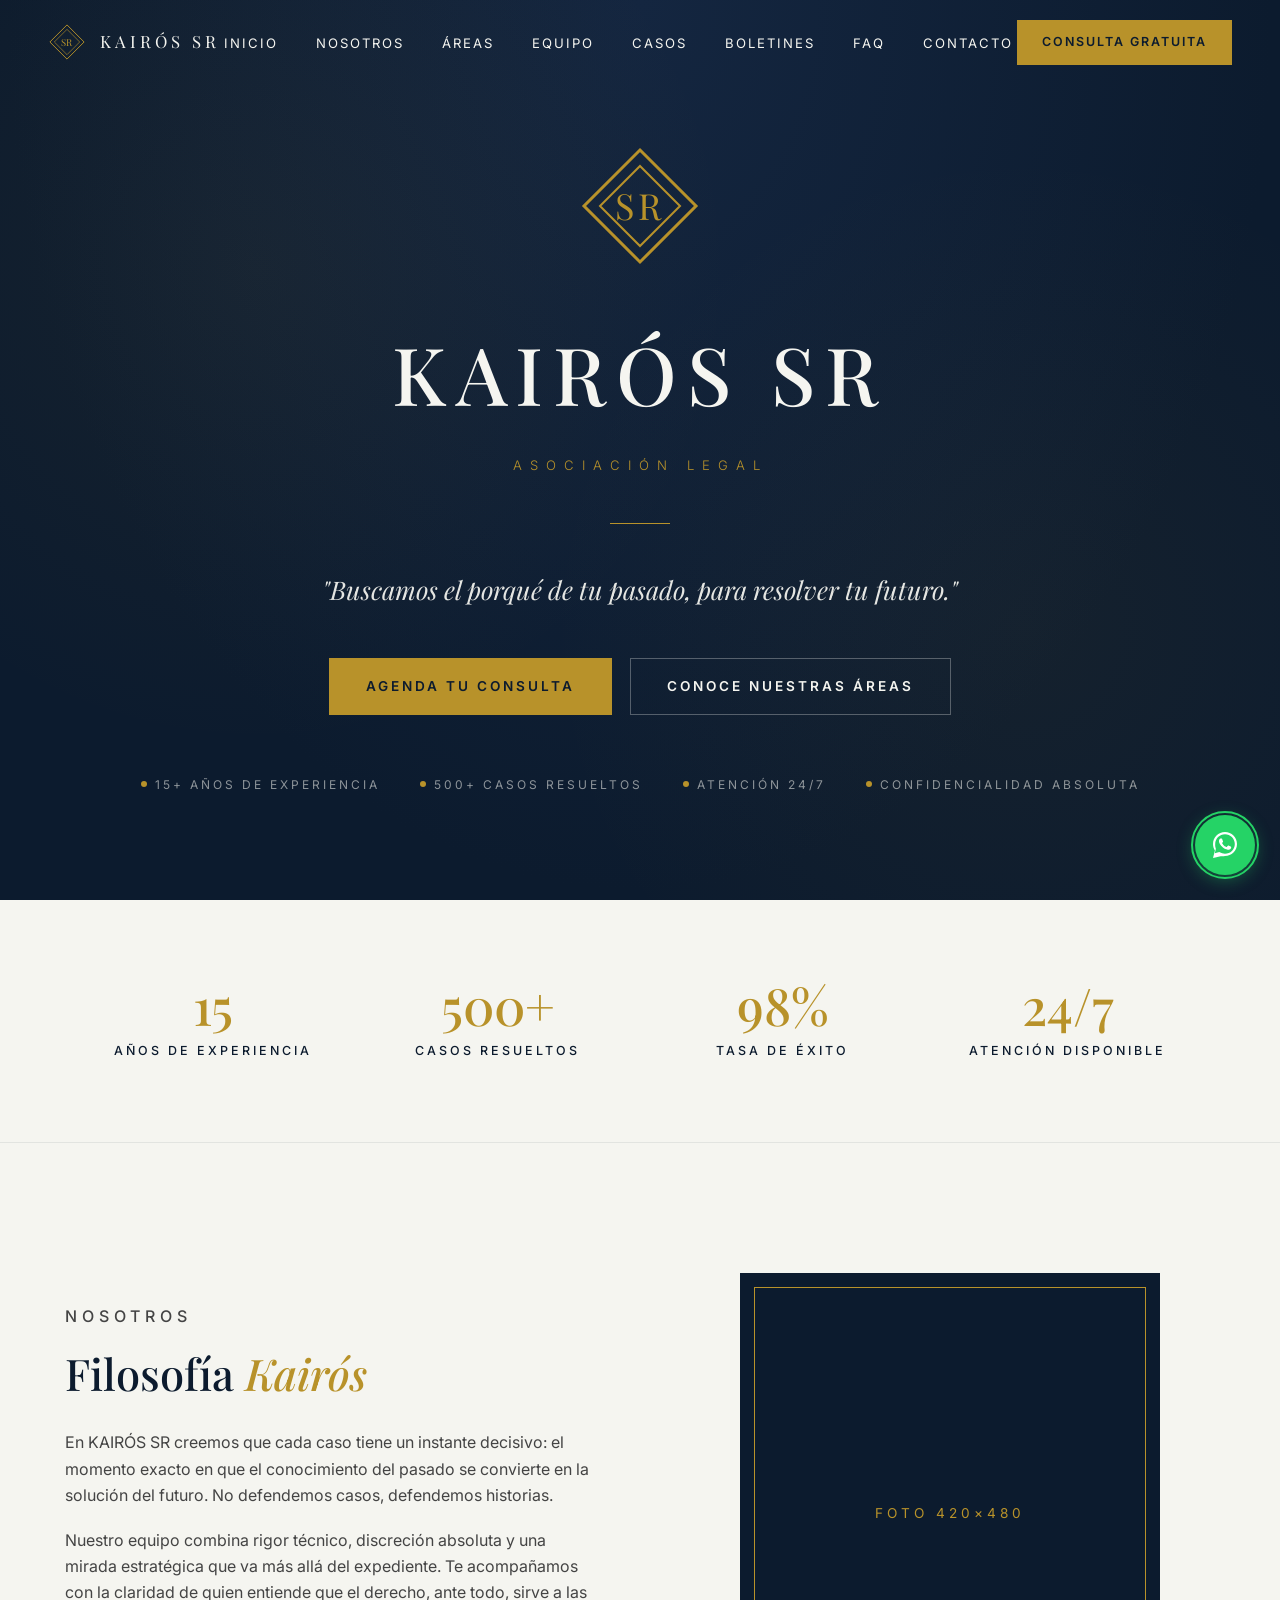
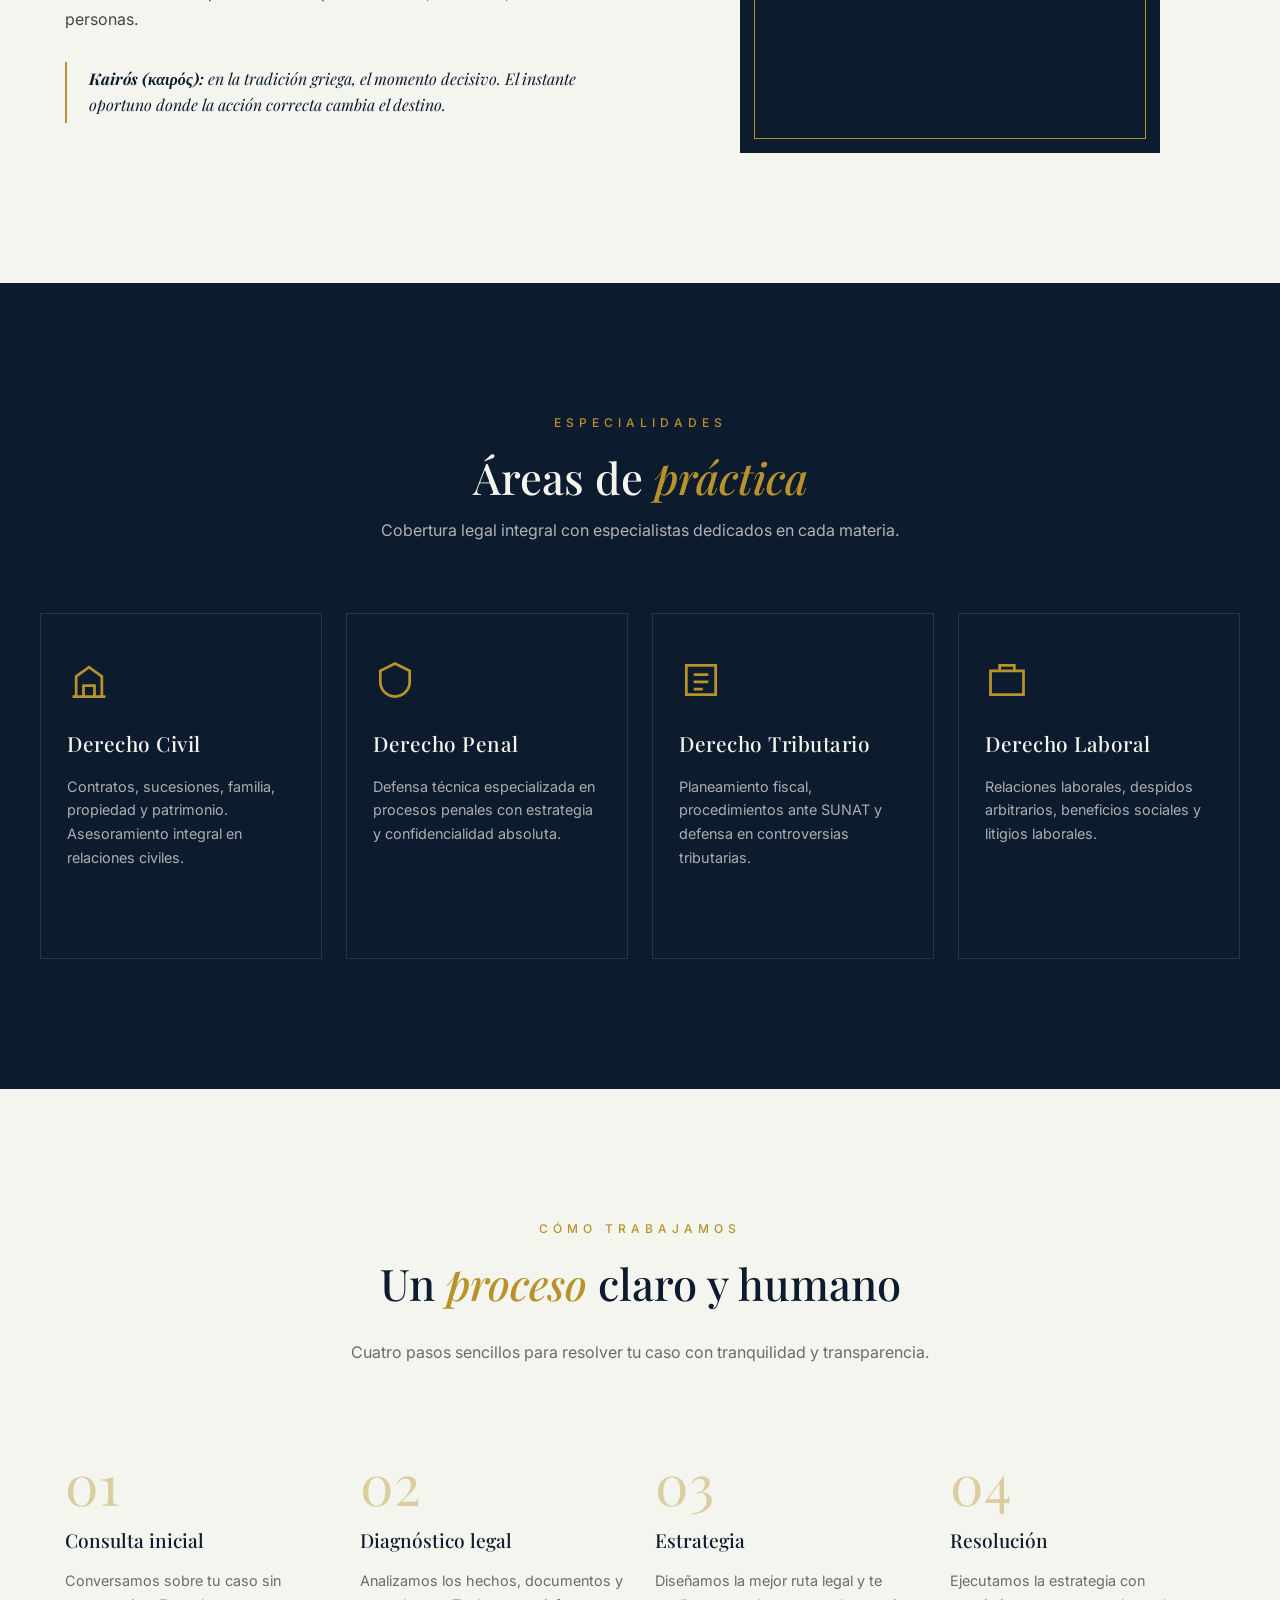
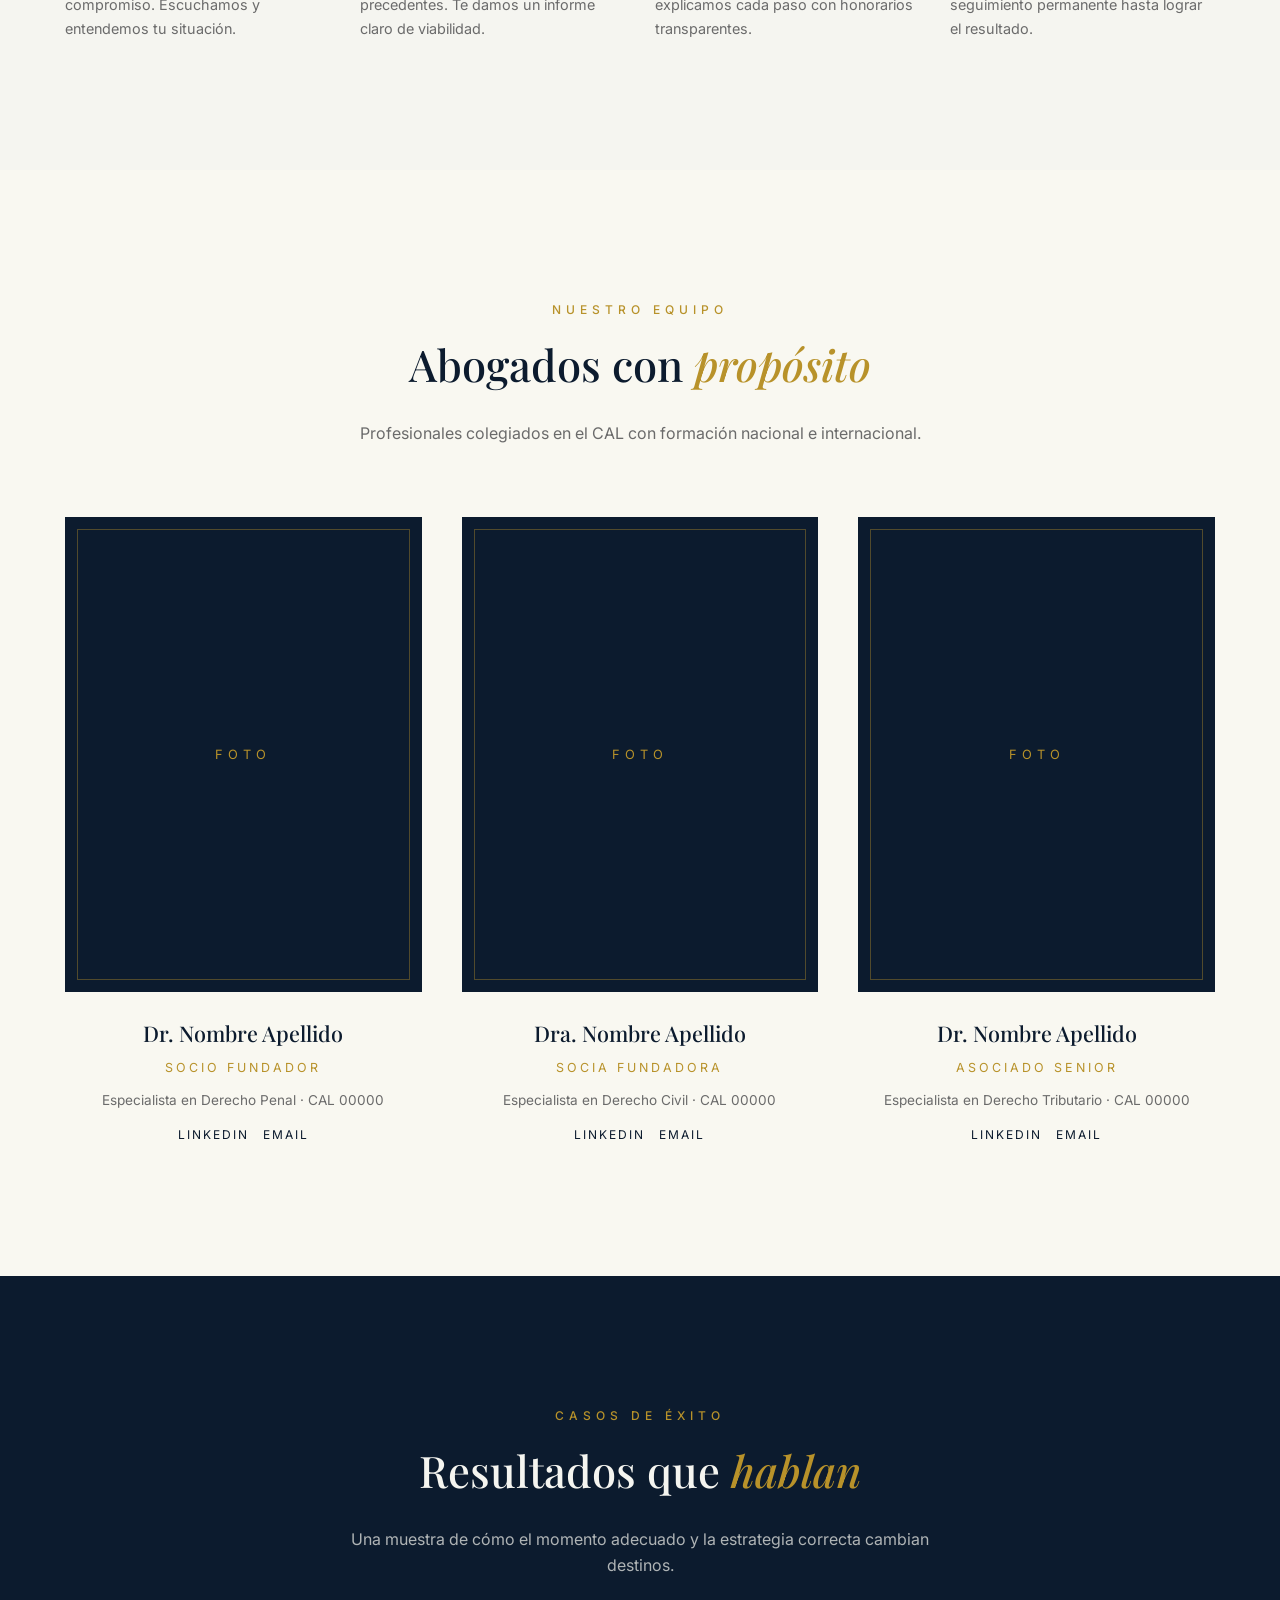
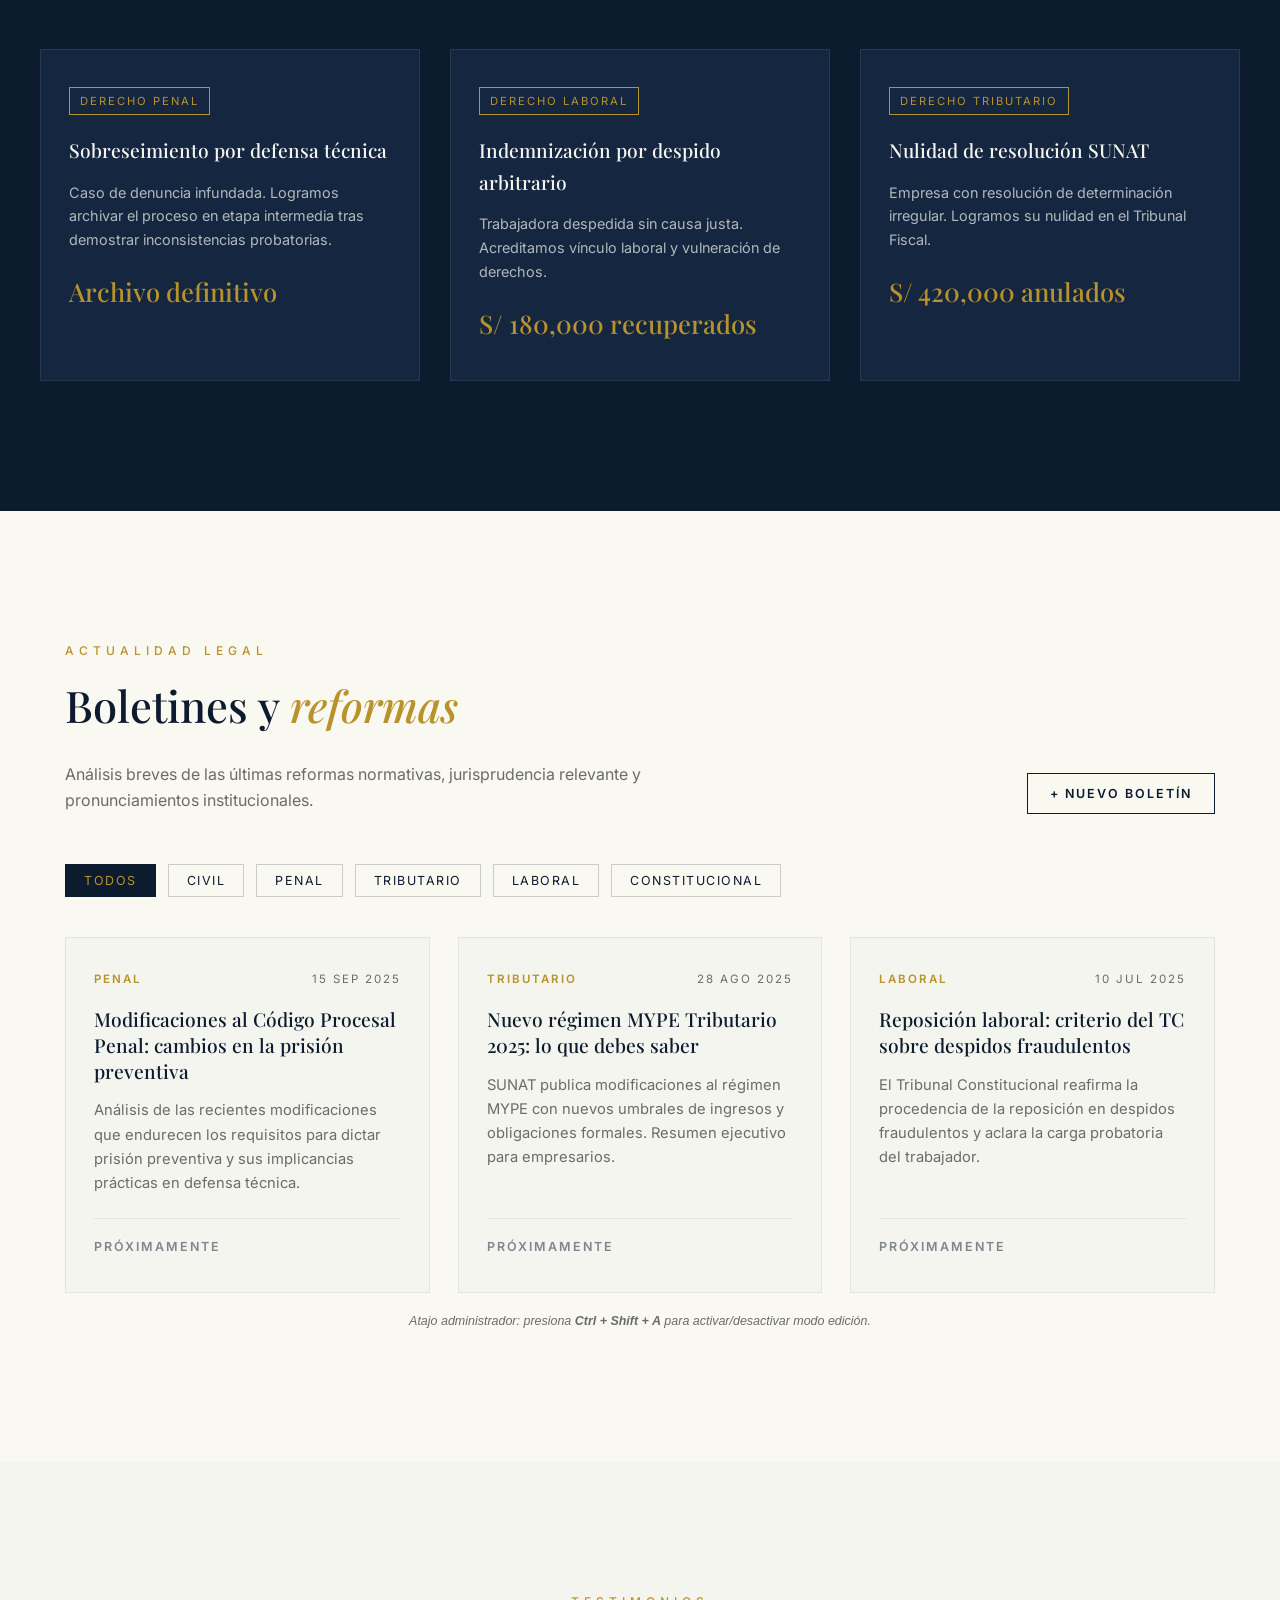
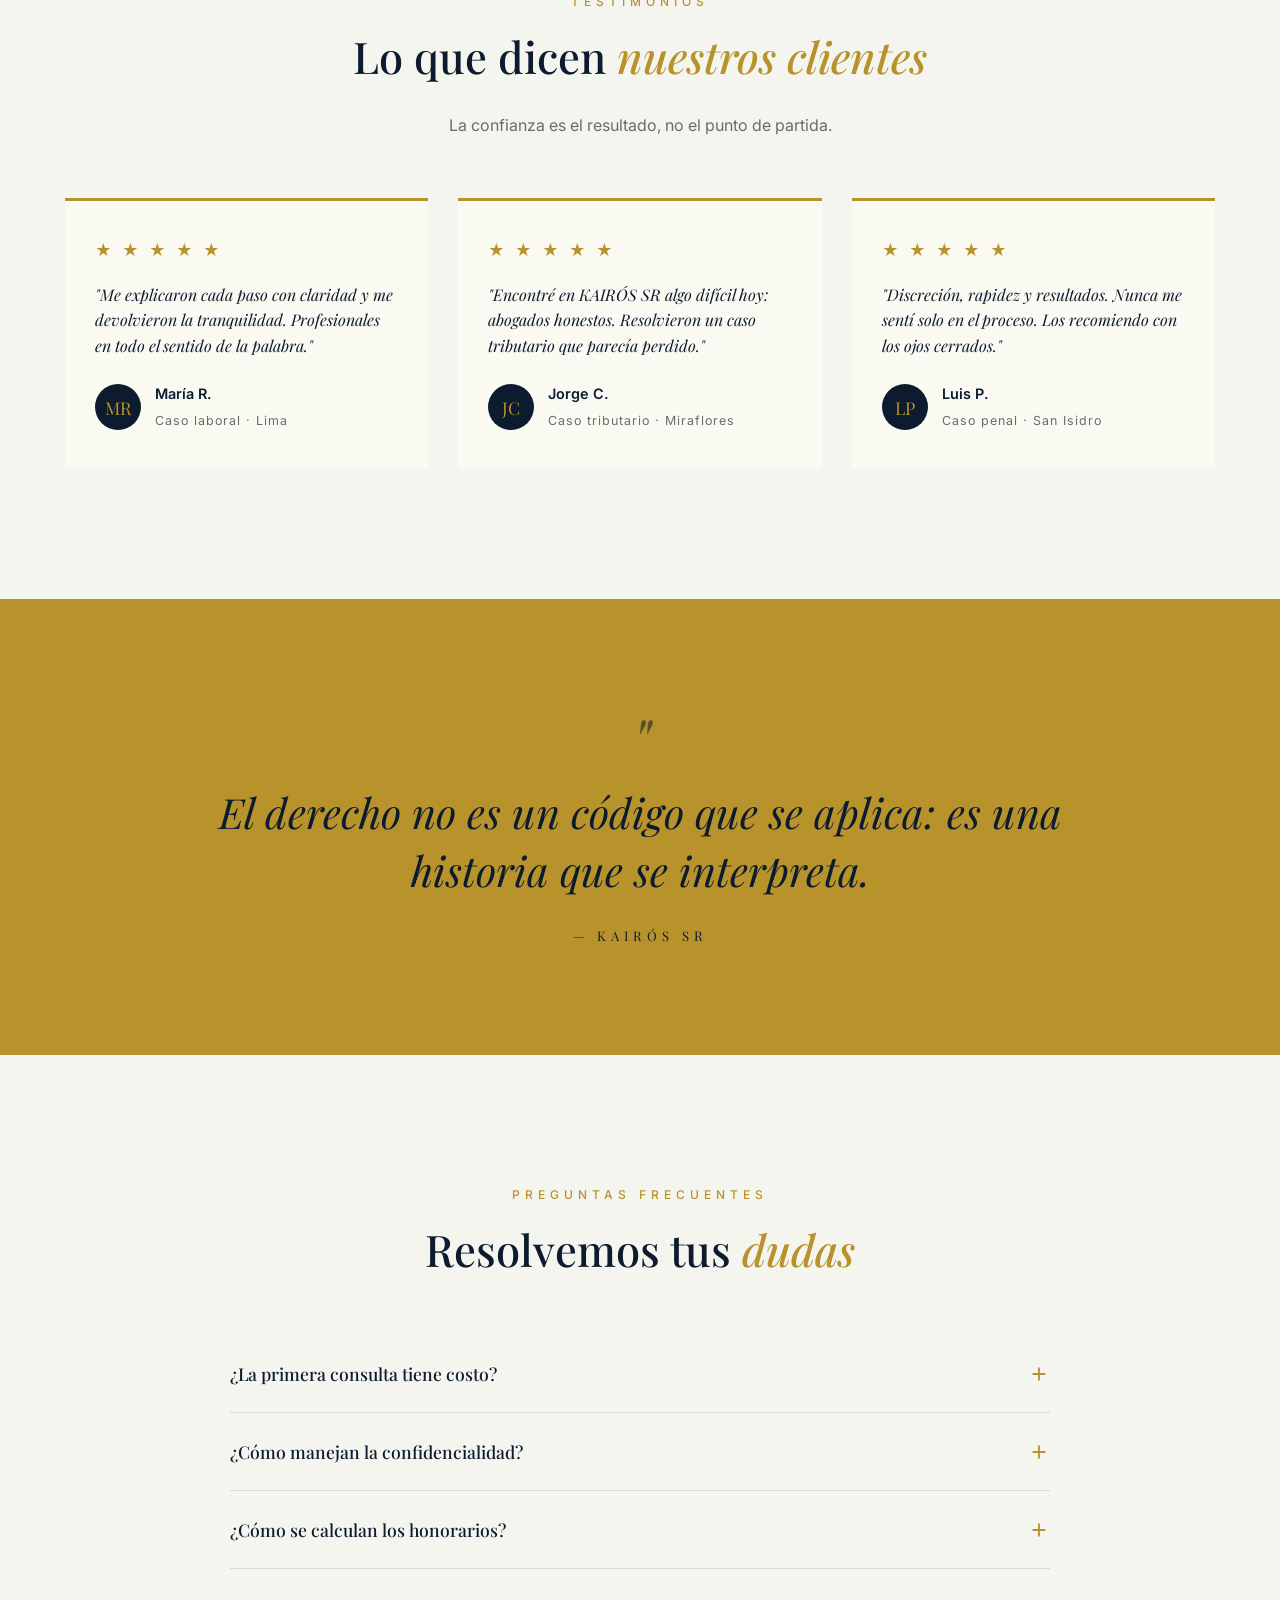
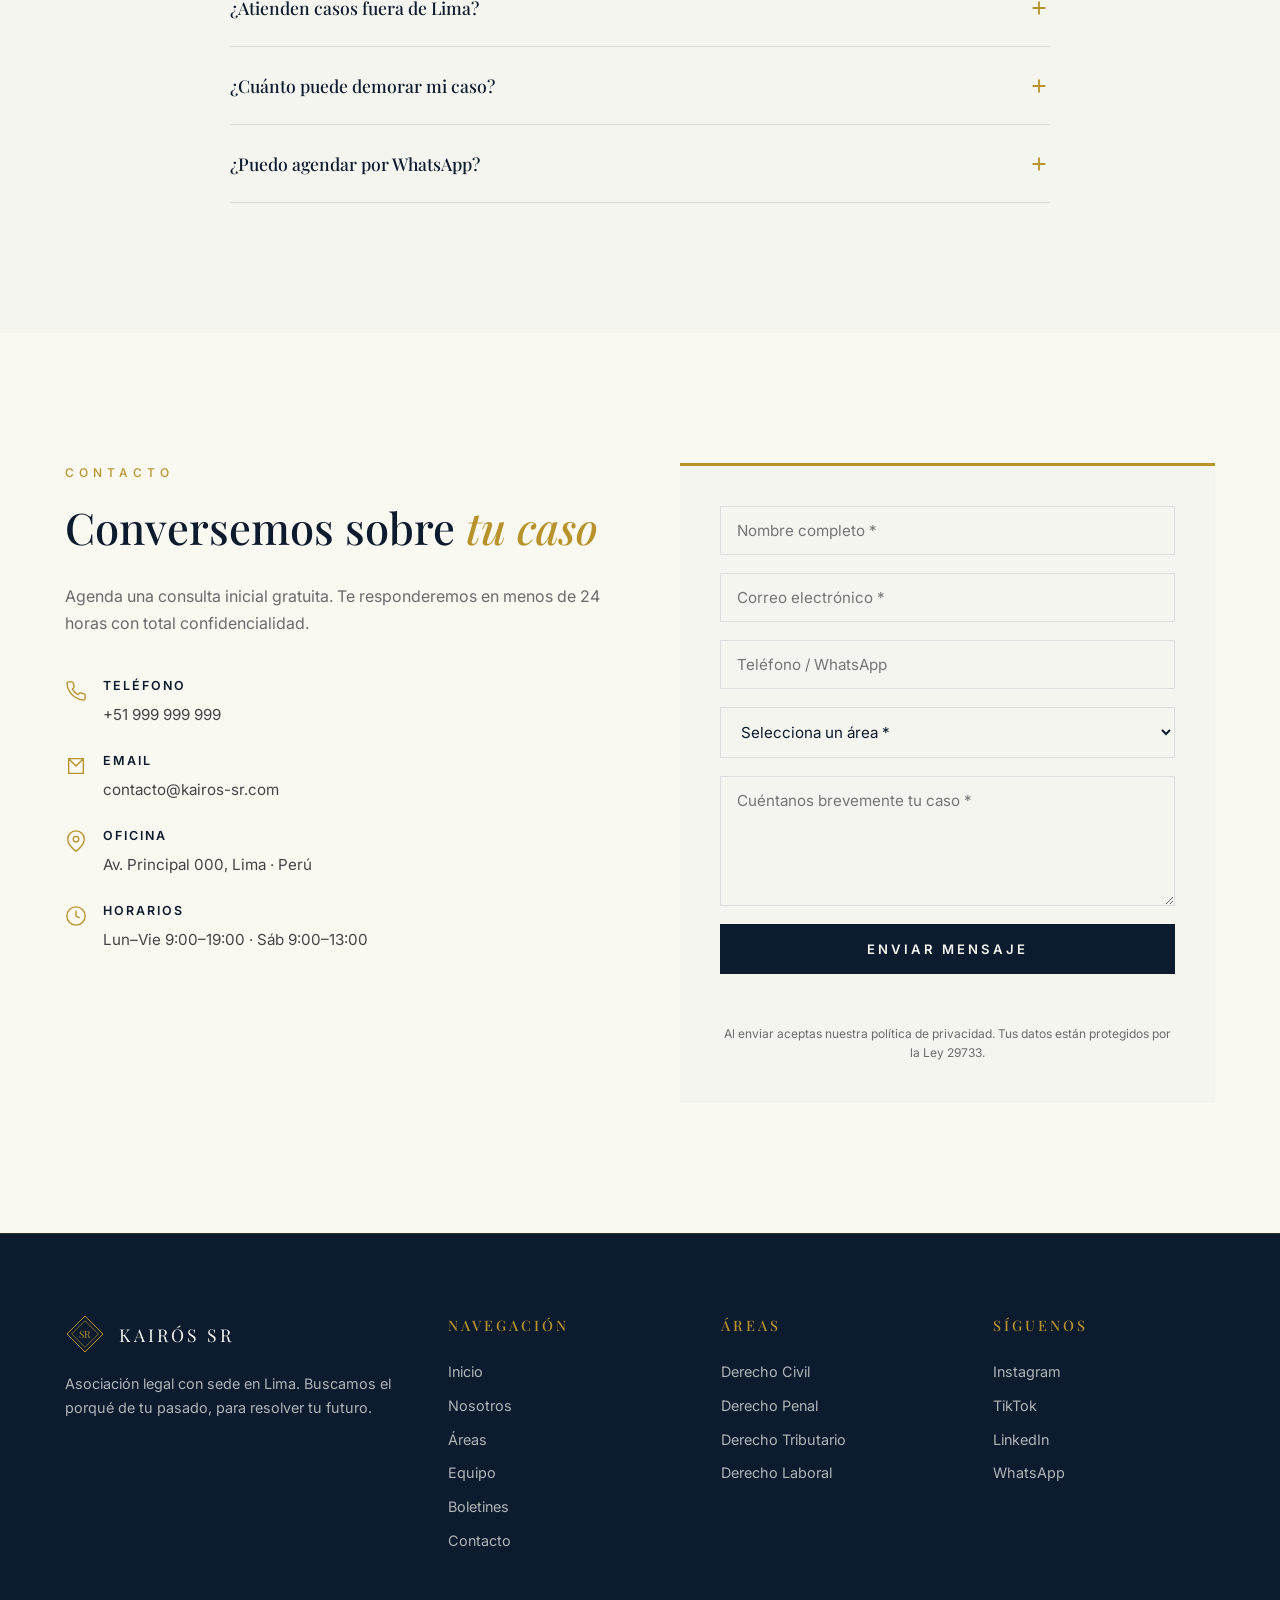
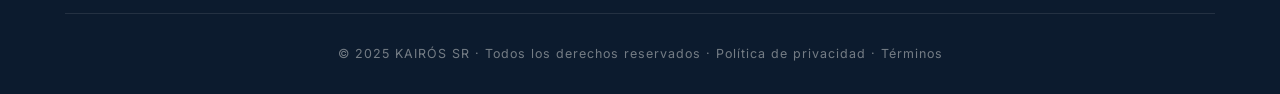
==== commit 0531bb11: "Add bulletins section for legal reform publications New "Boletines" section with category filters, m" ====
--- a/kairos-sr/index.html
+++ b/kairos-sr/index.html
@@ -881,6 +881,255 @@
 }
 
 /* ============================================
+   BOLETINES / ACTUALIDAD LEGAL
+   ============================================ */
+.boletines {
+  background: #f9f8f1;
+  padding: 130px 40px;
+}
+.boletines-head {
+  max-width: 1150px;
+  margin: 0 auto 50px;
+  display: flex;
+  justify-content: space-between;
+  align-items: flex-end;
+  flex-wrap: wrap;
+  gap: 24px;
+}
+.boletines-head .left { max-width: 600px; }
+.boletines-head .intro { color: var(--gris); margin-top: 10px; }
+
+.btn-admin {
+  background: transparent;
+  color: var(--azul);
+  border: 1px solid var(--azul);
+  padding: 12px 22px;
+  font-size: 0.78rem;
+  letter-spacing: 2px;
+  text-transform: uppercase;
+  cursor: pointer;
+  font-family: var(--sans);
+  font-weight: 600;
+  transition: all 0.3s ease;
+}
+.btn-admin:hover { background: var(--azul); color: var(--dorado); }
+
+.boletines-filters {
+  max-width: 1150px;
+  margin: 0 auto 40px;
+  display: flex;
+  gap: 12px;
+  flex-wrap: wrap;
+}
+.filter-chip {
+  background: transparent;
+  border: 1px solid rgba(12,27,46,0.2);
+  color: var(--azul);
+  padding: 8px 18px;
+  font-size: 0.78rem;
+  letter-spacing: 1.5px;
+  text-transform: uppercase;
+  cursor: pointer;
+  transition: all 0.25s ease;
+  font-family: var(--sans);
+}
+.filter-chip:hover { border-color: var(--dorado); color: var(--dorado); }
+.filter-chip.active { background: var(--azul); color: var(--dorado); border-color: var(--azul); }
+
+.boletines-grid {
+  max-width: 1150px;
+  margin: 0 auto;
+  display: grid;
+  grid-template-columns: repeat(3, 1fr);
+  gap: 28px;
+}
+
+.boletin-card {
+  background: var(--blanco);
+  border: 1px solid rgba(12,27,46,0.08);
+  padding: 32px 28px;
+  display: flex;
+  flex-direction: column;
+  transition: all 0.35s ease;
+  position: relative;
+  text-align: left;
+}
+.boletin-card:hover {
+  border-color: var(--dorado);
+  transform: translateY(-6px);
+  box-shadow: 0 14px 30px rgba(12,27,46,0.08);
+}
+
+.boletin-meta {
+  display: flex;
+  justify-content: space-between;
+  align-items: center;
+  margin-bottom: 18px;
+  font-size: 0.72rem;
+  letter-spacing: 2px;
+  text-transform: uppercase;
+}
+.boletin-cat { color: var(--dorado); font-weight: 600; }
+.boletin-fecha { color: var(--gris); }
+
+.boletin-card h4 {
+  font-family: var(--serif);
+  font-size: 1.2rem;
+  color: var(--azul);
+  margin-bottom: 14px;
+  font-weight: 500;
+  line-height: 1.35;
+}
+.boletin-card .resumen {
+  font-size: 0.92rem;
+  color: var(--gris);
+  margin-bottom: 22px;
+  line-height: 1.65;
+  flex-grow: 1;
+}
+.boletin-actions {
+  display: flex;
+  justify-content: space-between;
+  align-items: center;
+  padding-top: 18px;
+  border-top: 1px solid rgba(12,27,46,0.08);
+}
+.boletin-link {
+  font-size: 0.78rem;
+  letter-spacing: 2px;
+  color: var(--azul);
+  text-transform: uppercase;
+  font-weight: 600;
+  border-bottom: 1px solid var(--dorado);
+  padding-bottom: 2px;
+  transition: color 0.25s ease;
+}
+.boletin-link:hover { color: var(--dorado); }
+.boletin-pdf {
+  color: var(--dorado);
+  font-size: 0.75rem;
+  letter-spacing: 1.5px;
+  text-transform: uppercase;
+  display: flex;
+  align-items: center;
+  gap: 6px;
+}
+.boletin-pdf svg { width: 14px; height: 14px; }
+
+.btn-delete {
+  position: absolute;
+  top: 12px; right: 12px;
+  background: rgba(192,57,43,0.1);
+  color: #c0392b;
+  border: none;
+  width: 26px; height: 26px;
+  border-radius: 50%;
+  cursor: pointer;
+  font-size: 1rem;
+  line-height: 1;
+  display: none;
+  align-items: center;
+  justify-content: center;
+}
+body.admin-mode .btn-delete { display: flex; }
+body.admin-mode .boletin-card { border-style: dashed; }
+
+.boletines-empty {
+  grid-column: 1/-1;
+  text-align: center;
+  padding: 60px 20px;
+  color: var(--gris);
+  font-family: var(--serif);
+  font-style: italic;
+}
+
+/* ============================================
+   MODAL (admin boletines)
+   ============================================ */
+.modal-overlay {
+  position: fixed;
+  inset: 0;
+  background: rgba(12,27,46,0.85);
+  backdrop-filter: blur(6px);
+  z-index: 2000;
+  display: none;
+  align-items: center;
+  justify-content: center;
+  padding: 20px;
+}
+.modal-overlay.open { display: flex; }
+.modal {
+  background: var(--blanco);
+  max-width: 540px;
+  width: 100%;
+  padding: 44px 38px;
+  border-top: 4px solid var(--dorado);
+  max-height: 90vh;
+  overflow-y: auto;
+  position: relative;
+}
+.modal h3 {
+  font-family: var(--serif);
+  color: var(--azul);
+  font-size: 1.6rem;
+  margin-bottom: 6px;
+  font-weight: 500;
+}
+.modal .sub {
+  color: var(--gris);
+  font-size: 0.9rem;
+  margin-bottom: 28px;
+}
+.modal-close {
+  position: absolute;
+  top: 16px; right: 16px;
+  background: none; border: none;
+  font-size: 1.8rem;
+  color: var(--azul);
+  cursor: pointer;
+  line-height: 1;
+}
+.modal form { display: flex; flex-direction: column; gap: 14px; }
+.modal input, .modal textarea, .modal select {
+  width: 100%;
+  padding: 13px 14px;
+  border: 1px solid #ddd;
+  background: transparent;
+  font-family: var(--sans);
+  font-size: 0.93rem;
+  color: var(--azul);
+  outline: none;
+  transition: border-color 0.25s ease;
+}
+.modal input:focus, .modal textarea:focus, .modal select:focus { border-color: var(--dorado); }
+.modal textarea { resize: vertical; min-height: 100px; }
+.modal-buttons { display: flex; gap: 10px; margin-top: 6px; }
+.modal-buttons button {
+  flex: 1;
+  padding: 14px;
+  font-family: var(--sans);
+  font-size: 0.82rem;
+  letter-spacing: 2px;
+  text-transform: uppercase;
+  font-weight: 600;
+  cursor: pointer;
+  border: 1px solid var(--azul);
+  transition: all 0.3s ease;
+}
+.modal-buttons .save { background: var(--azul); color: var(--blanco); }
+.modal-buttons .save:hover { background: var(--dorado); border-color: var(--dorado); color: var(--azul); }
+.modal-buttons .cancel { background: transparent; color: var(--azul); }
+.modal-buttons .cancel:hover { background: var(--azul); color: var(--blanco); }
+
+.admin-hint {
+  font-size: 0.78rem;
+  color: var(--gris);
+  text-align: center;
+  margin-top: 18px;
+  font-style: italic;
+}
+
+/* ============================================
    FADE-IN ON SCROLL
    ============================================ */
 .fade-in {
@@ -894,7 +1143,7 @@
    RESPONSIVE
    ============================================ */
 @media (max-width: 1000px) {
-  .areas-grid, .casos-grid, .testi-grid, .team-grid, .steps {
+  .areas-grid, .casos-grid, .testi-grid, .team-grid, .steps, .boletines-grid {
     grid-template-columns: repeat(2, 1fr);
   }
   .footer-grid { grid-template-columns: 1fr 1fr; }
@@ -925,7 +1174,7 @@
   .nosotros-wrap, .contacto-wrap { grid-template-columns: 1fr; gap: 60px; }
   .cifras-grid { grid-template-columns: repeat(2, 1fr); }
   .hero h1 { letter-spacing: 6px; }
-  .nosotros, .areas, .contacto, .proceso, .equipo, .casos, .testimonios, .faq {
+  .nosotros, .areas, .contacto, .proceso, .equipo, .casos, .testimonios, .faq, .boletines {
     padding: 90px 24px;
   }
   .quote { padding: 80px 24px; }
@@ -933,7 +1182,7 @@
 
 @media (max-width: 560px) {
   .areas-grid, .casos-grid, .testi-grid, .team-grid, .steps,
-  .footer-grid { grid-template-columns: 1fr; }
+  .footer-grid, .boletines-grid { grid-template-columns: 1fr; }
   .hero { padding: 100px 20px 60px; }
   .trust-strip { gap: 16px; font-size: 0.65rem; }
   .whatsapp-float { width: 54px; height: 54px; bottom: 18px; right: 18px; }
@@ -965,6 +1214,7 @@
     <li><a href="#areas">Áreas</a></li>
     <li><a href="#equipo">Equipo</a></li>
     <li><a href="#casos">Casos</a></li>
+    <li><a href="#boletines">Boletines</a></li>
     <li><a href="#faq">FAQ</a></li>
     <li><a href="#contacto">Contacto</a></li>
   </ul>
@@ -1204,6 +1454,65 @@
     </div>
   </div>
 </section>
+
+<!-- ============================================
+     BOLETINES / ACTUALIDAD LEGAL
+     ============================================ -->
+<section class="boletines" id="boletines">
+  <div class="boletines-head">
+    <div class="left fade-in">
+      <p class="section-label">Actualidad legal</p>
+      <h2 class="section-title">Boletines y <span class="accent">reformas</span></h2>
+      <p class="intro">Análisis breves de las últimas reformas normativas, jurisprudencia relevante y pronunciamientos institucionales.</p>
+    </div>
+    <button class="btn-admin fade-in" id="btnAdmin">+ Nuevo boletín</button>
+  </div>
+
+  <div class="boletines-filters fade-in" id="boletinesFilters">
+    <button class="filter-chip active" data-cat="todos">Todos</button>
+    <button class="filter-chip" data-cat="Civil">Civil</button>
+    <button class="filter-chip" data-cat="Penal">Penal</button>
+    <button class="filter-chip" data-cat="Tributario">Tributario</button>
+    <button class="filter-chip" data-cat="Laboral">Laboral</button>
+    <button class="filter-chip" data-cat="Constitucional">Constitucional</button>
+  </div>
+
+  <div class="boletines-grid" id="boletinesGrid">
+    <!-- Renderizado dinámicamente por JS -->
+  </div>
+
+  <p class="admin-hint">Atajo administrador: presiona <strong>Ctrl + Shift + A</strong> para activar/desactivar modo edición.</p>
+</section>
+
+<!-- ============================================
+     MODAL — Nuevo boletín
+     ============================================ -->
+<div class="modal-overlay" id="modalOverlay">
+  <div class="modal">
+    <button class="modal-close" id="modalClose" aria-label="Cerrar">×</button>
+    <h3>Publicar boletín</h3>
+    <p class="sub">Completa los datos para añadir un nuevo análisis o reforma normativa.</p>
+    <form id="boletinForm">
+      <input type="text" name="titulo" placeholder="Título del boletín *" required maxlength="120" />
+      <select name="categoria" required>
+        <option value="">Categoría *</option>
+        <option>Civil</option>
+        <option>Penal</option>
+        <option>Tributario</option>
+        <option>Laboral</option>
+        <option>Constitucional</option>
+      </select>
+      <input type="date" name="fecha" required />
+      <textarea name="resumen" placeholder="Resumen breve (2-3 líneas) *" required maxlength="280"></textarea>
+      <input type="url" name="enlace" placeholder="Enlace externo (opcional)" />
+      <input type="url" name="pdf" placeholder="URL del PDF descargable (opcional)" />
+      <div class="modal-buttons">
+        <button type="button" class="cancel" id="btnCancel">Cancelar</button>
+        <button type="submit" class="save">Publicar</button>
+      </div>
+    </form>
+  </div>
+</div>
 
 <!-- ============================================
      TESTIMONIOS
@@ -1404,6 +1713,7 @@
       <a href="#nosotros">Nosotros</a>
       <a href="#areas">Áreas</a>
       <a href="#equipo">Equipo</a>
+      <a href="#boletines">Boletines</a>
       <a href="#contacto">Contacto</a>
     </div>
 
@@ -1521,6 +1831,179 @@
   formMsg.textContent = 'Gracias. Te contactaremos en menos de 24 horas.';
   form.reset();
 });
+
+/* ============================================
+   BOLETINES — gestión con localStorage
+   ============================================ */
+const STORAGE_KEY = 'kairos_boletines_v1';
+const grid = document.getElementById('boletinesGrid');
+const modal = document.getElementById('modalOverlay');
+const btnAdmin = document.getElementById('btnAdmin');
+const btnCancel = document.getElementById('btnCancel');
+const modalClose = document.getElementById('modalClose');
+const boletinForm = document.getElementById('boletinForm');
+const filtersWrap = document.getElementById('boletinesFilters');
+
+let currentFilter = 'todos';
+
+/* Boletines por defecto (semilla) */
+const defaultBoletines = [
+  {
+    id: 1,
+    titulo: 'Modificaciones al Código Procesal Penal: cambios en la prisión preventiva',
+    categoria: 'Penal',
+    fecha: '2025-09-15',
+    resumen: 'Análisis de las recientes modificaciones que endurecen los requisitos para dictar prisión preventiva y sus implicancias prácticas en defensa técnica.',
+    enlace: '',
+    pdf: ''
+  },
+  {
+    id: 2,
+    titulo: 'Nuevo régimen MYPE Tributario 2025: lo que debes saber',
+    categoria: 'Tributario',
+    fecha: '2025-08-28',
+    resumen: 'SUNAT publica modificaciones al régimen MYPE con nuevos umbrales de ingresos y obligaciones formales. Resumen ejecutivo para empresarios.',
+    enlace: '',
+    pdf: ''
+  },
+  {
+    id: 3,
+    titulo: 'Reposición laboral: criterio del TC sobre despidos fraudulentos',
+    categoria: 'Laboral',
+    fecha: '2025-07-10',
+    resumen: 'El Tribunal Constitucional reafirma la procedencia de la reposición en despidos fraudulentos y aclara la carga probatoria del trabajador.',
+    enlace: '',
+    pdf: ''
+  }
+];
+
+function loadBoletines() {
+  const stored = localStorage.getItem(STORAGE_KEY);
+  if (stored) return JSON.parse(stored);
+  localStorage.setItem(STORAGE_KEY, JSON.stringify(defaultBoletines));
+  return defaultBoletines;
+}
+
+function saveBoletines(arr) {
+  localStorage.setItem(STORAGE_KEY, JSON.stringify(arr));
+}
+
+function formatDate(iso) {
+  const months = ['ene','feb','mar','abr','may','jun','jul','ago','sep','oct','nov','dic'];
+  const d = new Date(iso);
+  return `${d.getDate()} ${months[d.getMonth()]} ${d.getFullYear()}`;
+}
+
+function renderBoletines() {
+  const all = loadBoletines().sort((a,b) => new Date(b.fecha) - new Date(a.fecha));
+  const list = currentFilter === 'todos' ? all : all.filter(b => b.categoria === currentFilter);
+  grid.innerHTML = '';
+
+  if (!list.length) {
+    grid.innerHTML = '<p class="boletines-empty">No hay boletines en esta categoría todavía.</p>';
+    return;
+  }
+
+  list.forEach(b => {
+    const card = document.createElement('article');
+    card.className = 'boletin-card';
+    card.innerHTML = `
+      <button class="btn-delete" data-id="${b.id}" title="Eliminar">×</button>
+      <div class="boletin-meta">
+        <span class="boletin-cat">${b.categoria}</span>
+        <span class="boletin-fecha">${formatDate(b.fecha)}</span>
+      </div>
+      <h4>${escapeHtml(b.titulo)}</h4>
+      <p class="resumen">${escapeHtml(b.resumen)}</p>
+      <div class="boletin-actions">
+        ${b.enlace
+          ? `<a href="${b.enlace}" target="_blank" rel="noopener" class="boletin-link">Leer más →</a>`
+          : `<span class="boletin-link" style="opacity:0.5;cursor:default;border-color:transparent;">Próximamente</span>`}
+        ${b.pdf
+          ? `<a href="${b.pdf}" target="_blank" rel="noopener" class="boletin-pdf">
+              <svg viewBox="0 0 24 24" fill="none" stroke="currentColor" stroke-width="2"><path d="M21 15v4a2 2 0 01-2 2H5a2 2 0 01-2-2v-4M7 10l5 5 5-5M12 15V3"/></svg>
+              PDF
+            </a>`
+          : ''}
+      </div>
+    `;
+    grid.appendChild(card);
+  });
+
+  /* eventos de borrado */
+  grid.querySelectorAll('.btn-delete').forEach(btn => {
+    btn.addEventListener('click', (e) => {
+      e.stopPropagation();
+      const id = +btn.dataset.id;
+      if (confirm('¿Eliminar este boletín?')) {
+        const updated = loadBoletines().filter(b => b.id !== id);
+        saveBoletines(updated);
+        renderBoletines();
+      }
+    });
+  });
+}
+
+function escapeHtml(str) {
+  const div = document.createElement('div');
+  div.textContent = str;
+  return div.innerHTML;
+}
+
+/* Filtros */
+filtersWrap.addEventListener('click', (e) => {
+  const chip = e.target.closest('.filter-chip');
+  if (!chip) return;
+  filtersWrap.querySelectorAll('.filter-chip').forEach(c => c.classList.remove('active'));
+  chip.classList.add('active');
+  currentFilter = chip.dataset.cat;
+  renderBoletines();
+});
+
+/* Abrir / cerrar modal */
+function openModal() {
+  modal.classList.add('open');
+  boletinForm.querySelector('input[name="fecha"]').value = new Date().toISOString().split('T')[0];
+}
+function closeModal() {
+  modal.classList.remove('open');
+  boletinForm.reset();
+}
+btnAdmin.addEventListener('click', openModal);
+btnCancel.addEventListener('click', closeModal);
+modalClose.addEventListener('click', closeModal);
+modal.addEventListener('click', (e) => { if (e.target === modal) closeModal(); });
+
+/* Guardar nuevo boletín */
+boletinForm.addEventListener('submit', (e) => {
+  e.preventDefault();
+  const data = new FormData(boletinForm);
+  const nuevo = {
+    id: Date.now(),
+    titulo: data.get('titulo').trim(),
+    categoria: data.get('categoria'),
+    fecha: data.get('fecha'),
+    resumen: data.get('resumen').trim(),
+    enlace: data.get('enlace').trim(),
+    pdf: data.get('pdf').trim()
+  };
+  if (!nuevo.titulo || !nuevo.categoria || !nuevo.fecha || !nuevo.resumen) return;
+  const all = loadBoletines();
+  all.push(nuevo);
+  saveBoletines(all);
+  closeModal();
+  renderBoletines();
+});
+
+/* Modo admin (toggle con Ctrl+Shift+A) — muestra botones de eliminar */
+document.addEventListener('keydown', (e) => {
+  if (e.ctrlKey && e.shiftKey && (e.key === 'A' || e.key === 'a')) {
+    document.body.classList.toggle('admin-mode');
+  }
+});
+
+/* Render inicial */
+renderBoletines();
 </script>
 
 </body>
